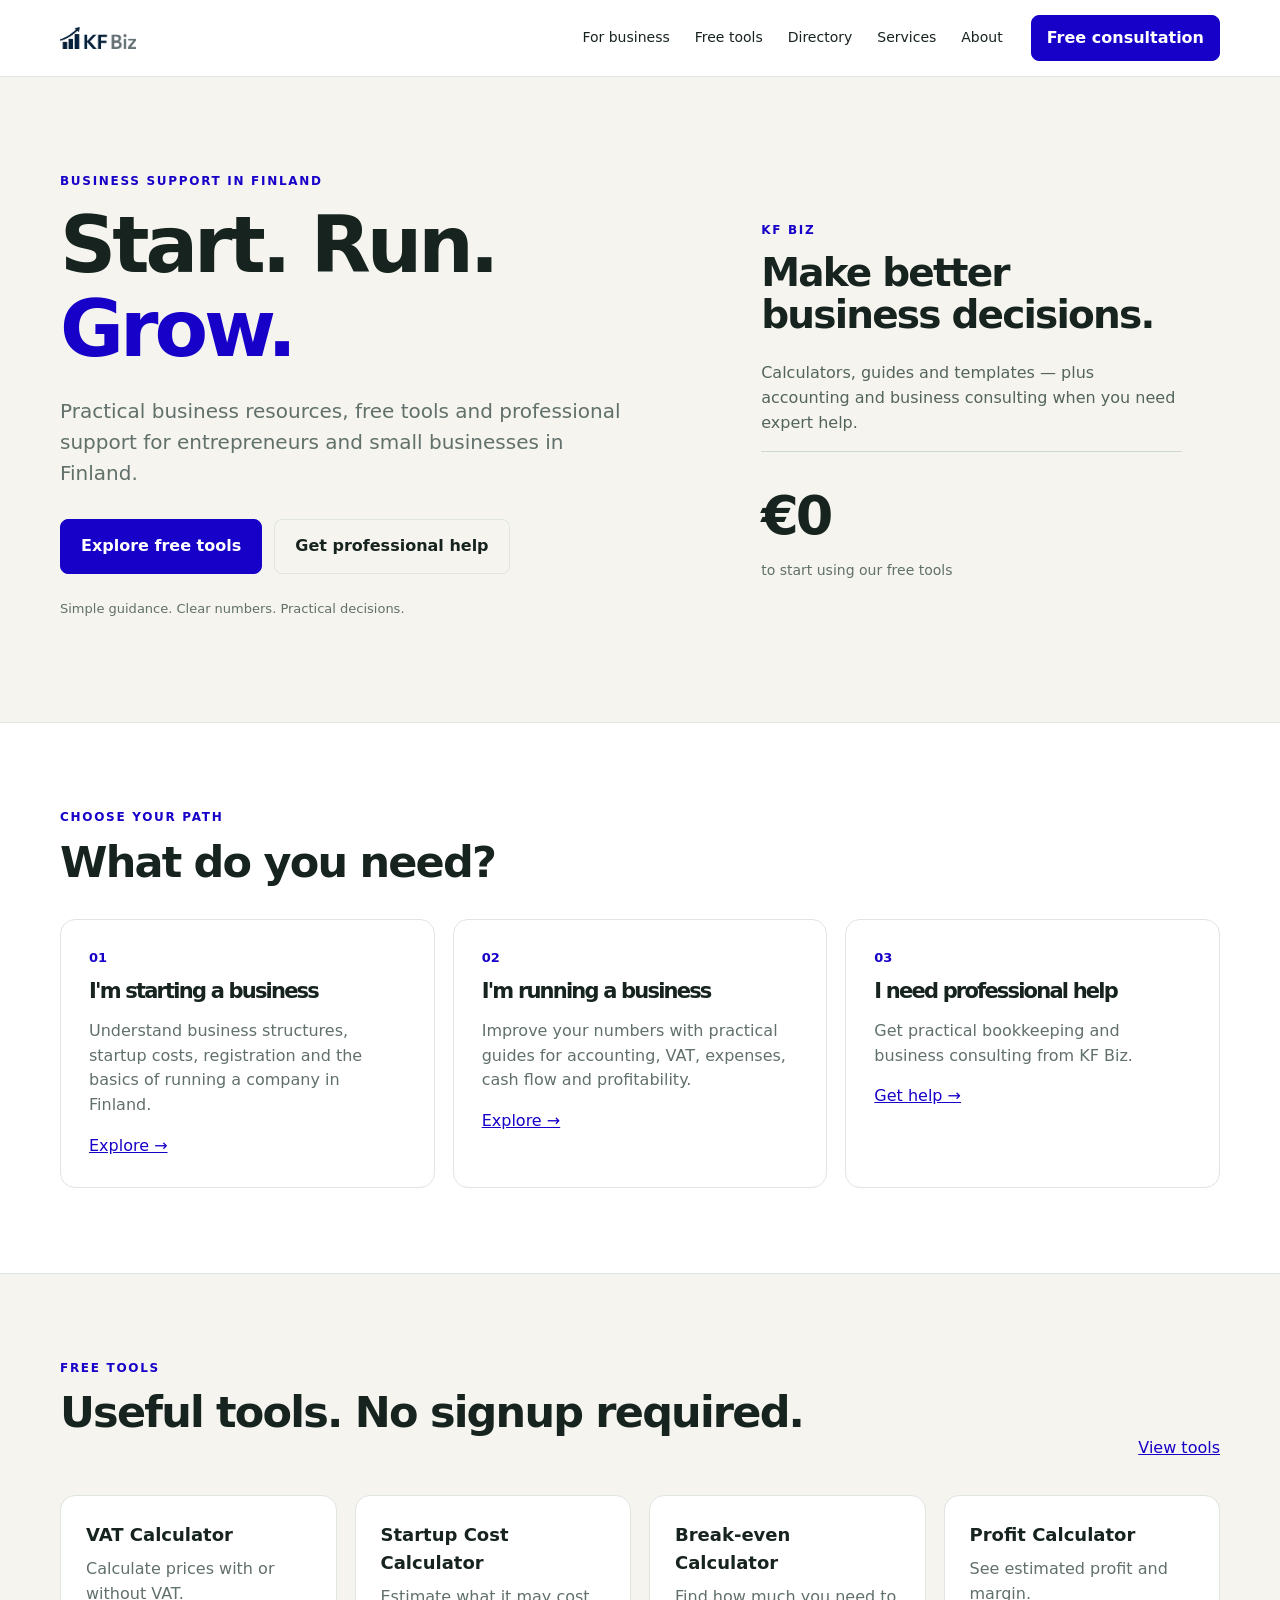
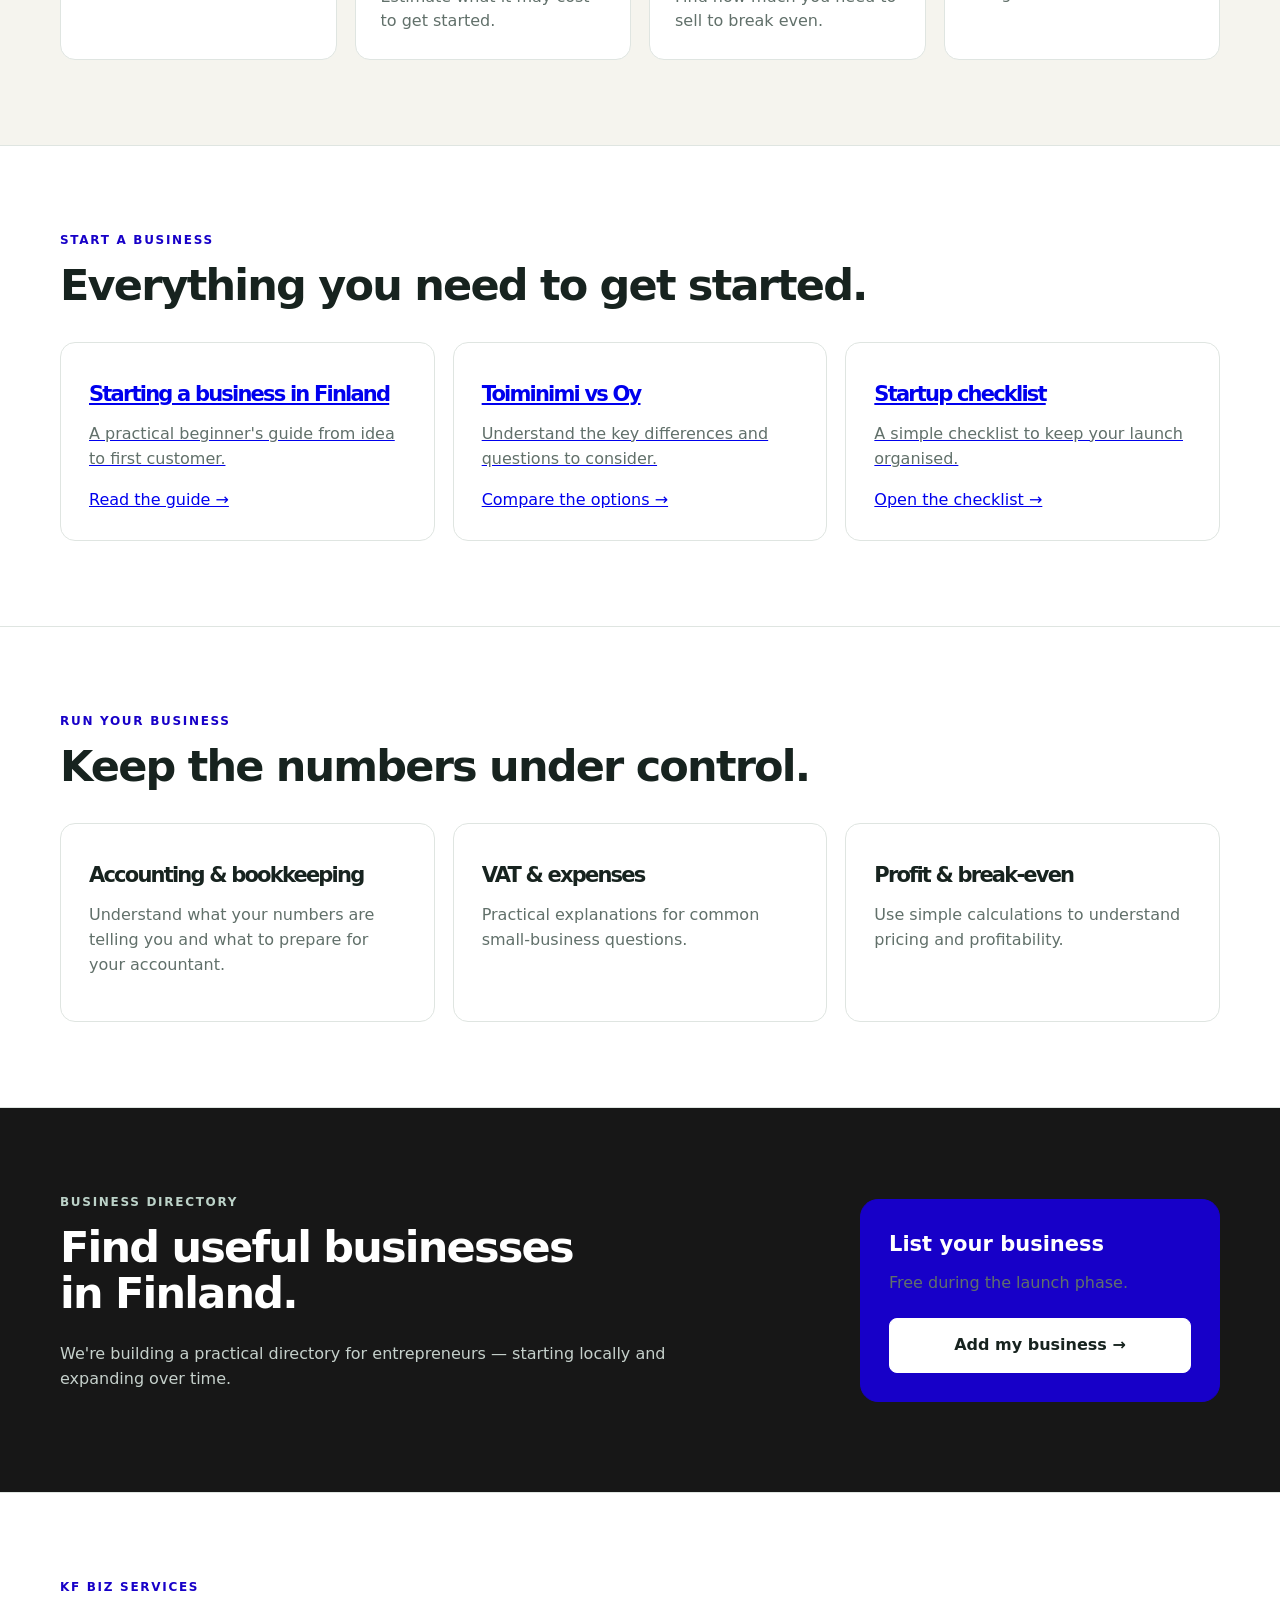
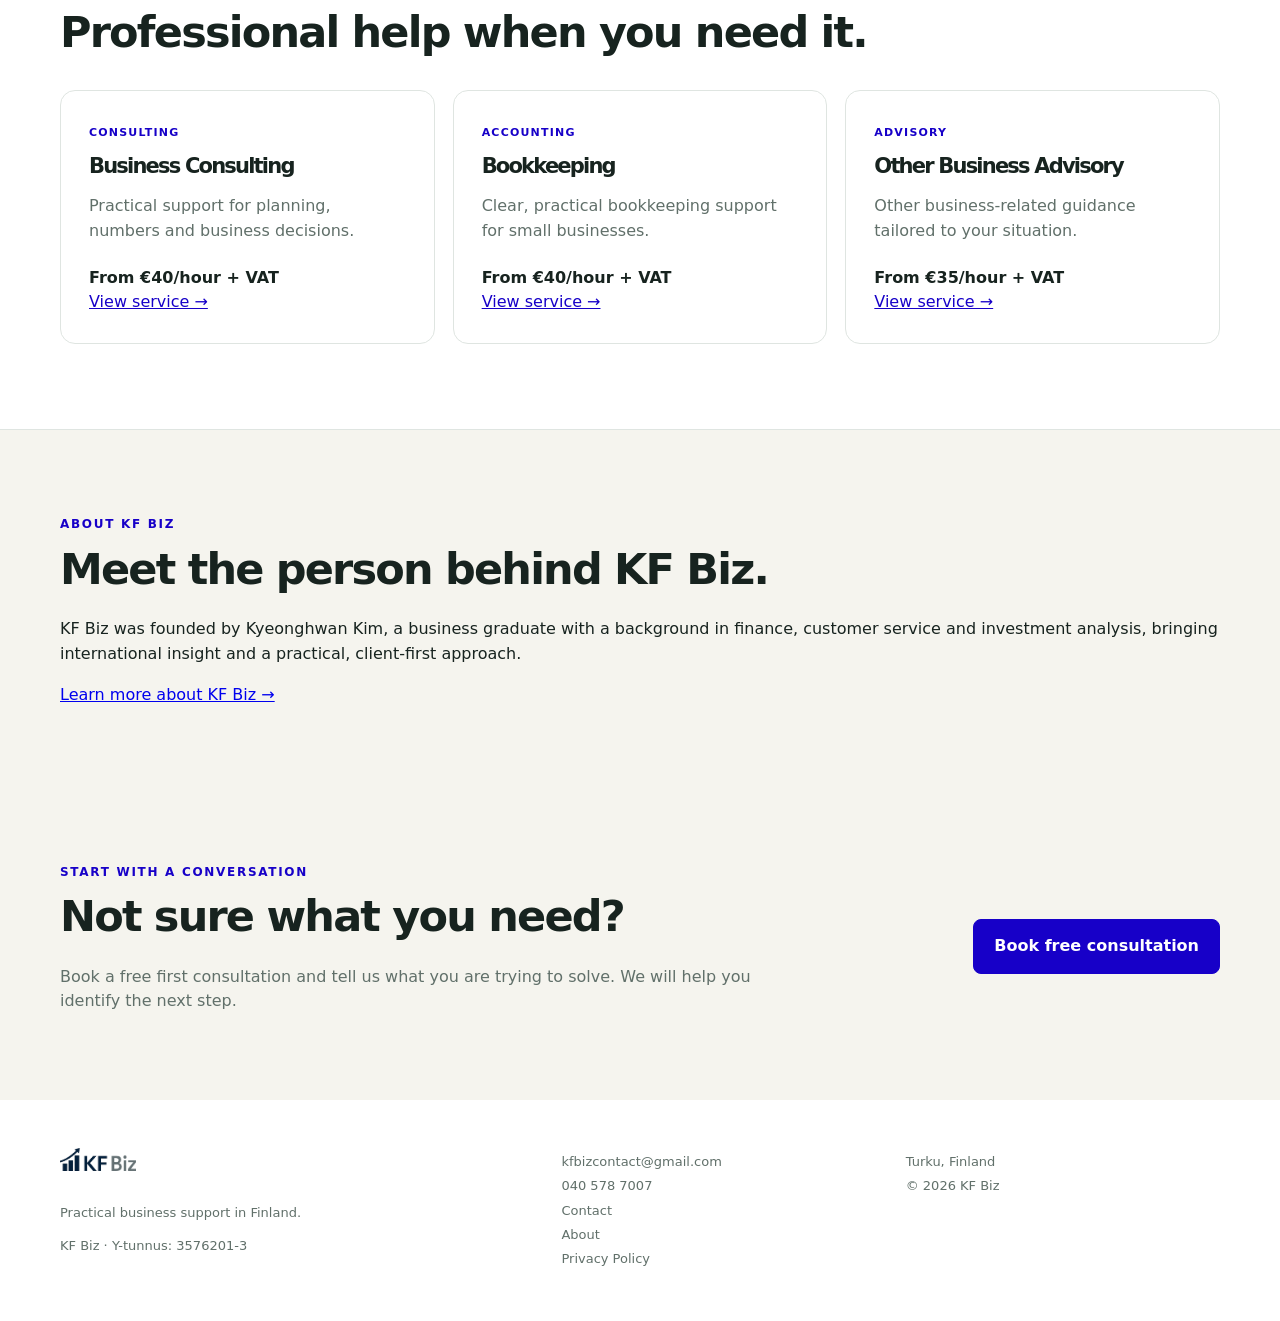
==== index.html @ abe8a127 "Publish startup guides and link start cards" ====
<!doctype html>
<html lang="en">
<head>
<meta charset="utf-8"><meta name="viewport" content="width=device-width,initial-scale=1">
<title>KF Biz — Business resources & support in Finland</title>
<meta name="description" content="Practical business resources, free tools and professional support for entrepreneurs and small businesses in Finland.">
<link rel="stylesheet" href="assets/styles.css">
<link rel="manifest" href="/manifest.webmanifest">
<meta name="theme-color" content="#1f2937">
</head>
<body>
<header class="site-header"><div class="container nav"><a class="brand" href="index.html" aria-label="KF Biz"><img src="assets/images/kf-biz-logo.png" alt="KF Biz"></a><nav><a href="#paths">For business</a><a href="tools/vat-calculator.html">Free tools</a><a href="#directory">Directory</a><a href="#services">Services</a><a href="about.html">About</a></nav><a class="button button-small" href="contact.html">Free consultation</a></div></header>
<main>
<section class="hero"><div class="container hero-grid"><div><p class="eyebrow">Business support in Finland</p><h1>Start. Run.<br><em>Grow.</em></h1><p class="hero-copy">Practical business resources, free tools and professional support for entrepreneurs and small businesses in Finland.</p><div class="hero-actions"><a class="button" href="#tools">Explore free tools</a><a class="button button-outline" href="#services">Get professional help</a></div><p class="trust">Simple guidance. Clear numbers. Practical decisions.</p></div><div class="hero-panel"><div><p class="eyebrow">KF Biz</p><h2>Make better business decisions.</h2><p>Calculators, guides and templates — plus accounting and business consulting when you need expert help.</p></div><div class="hero-stat"><strong>€0</strong><span>to start using our free tools</span></div></div></div></section>
<section class="section" id="paths"><div class="container"><p class="eyebrow">Choose your path</p><h2>What do you need?</h2><div class="cards three"><article class="card"><div class="icon">01</div><h3>I'm starting a business</h3><p>Understand business structures, startup costs, registration and the basics of running a company in Finland.</p><a href="#start">Explore →</a></article><article class="card"><div class="icon">02</div><h3>I'm running a business</h3><p>Improve your numbers with practical guides for accounting, VAT, expenses, cash flow and profitability.</p><a href="#run">Explore →</a></article><article class="card"><div class="icon">03</div><h3>I need professional help</h3><p>Get practical bookkeeping and business consulting from KF Biz.</p><a href="#services">Get help →</a></article></div></div></section>
<section class="section muted" id="tools"><div class="container"><div class="section-head"><div><p class="eyebrow">Free tools</p><h2>Useful tools. No signup required.</h2></div><a href="tools/vat-calculator.html">View tools</a></div><div class="cards four"><a class="tool-card" href="tools/vat-calculator.html"><strong>VAT Calculator</strong><span>Calculate prices with or without VAT.</span></a><a class="tool-card" href="tools/startup-cost-calculator.html"><strong>Startup Cost Calculator</strong><span>Estimate what it may cost to get started.</span></a><a class="tool-card" href="tools/break-even-calculator.html"><strong>Break-even Calculator</strong><span>Find how much you need to sell to break even.</span></a><a class="tool-card" href="tools/profit-calculator.html"><strong>Profit Calculator</strong><span>See estimated profit and margin.</span></a></div></div></section>
<section class="section" id="start"><div class="container"><p class="eyebrow">Start a business</p><h2>Everything you need to get started.</h2><div class="cards three"><a class="card" href="guides/starting-a-business-in-finland.html"><h3>Starting a business in Finland</h3><p>A practical beginner's guide from idea to first customer.</p><span>Read the guide →</span></a><a class="card" href="guides/toiminimi-vs-oy.html"><h3>Toiminimi vs Oy</h3><p>Understand the key differences and questions to consider.</p><span>Compare the options →</span></a><a class="card" href="guides/startup-checklist.html"><h3>Startup checklist</h3><p>A simple checklist to keep your launch organised.</p><span>Open the checklist →</span></a></div></div></section>
<section class="section" id="run"><div class="container"><p class="eyebrow">Run your business</p><h2>Keep the numbers under control.</h2><div class="cards three"><article class="card"><h3>Accounting & bookkeeping</h3><p>Understand what your numbers are telling you and what to prepare for your accountant.</p></article><article class="card"><h3>VAT & expenses</h3><p>Practical explanations for common small-business questions.</p></article><article class="card"><h3>Profit & break-even</h3><p>Use simple calculations to understand pricing and profitability.</p></article></div></div></section>
<section class="section dark" id="directory"><div class="container"><div class="directory-grid"><div><p class="eyebrow light">Business directory</p><h2>Find useful businesses in Finland.</h2><p>We're building a practical directory for entrepreneurs — starting locally and expanding over time.</p></div><div class="directory-card"><strong>List your business</strong><span>Free during the launch phase.</span><a class="button button-light" href="mailto:kfbizcontact@gmail.com?subject=Business%20Directory%20Listing">Add my business →</a></div></div></div></section>
<section class="section" id="services"><div class="container"><p class="eyebrow">KF Biz services</p><h2>Professional help when you need it.</h2><div class="cards three"><article class="card service"><span class="tag">Consulting</span><h3>Business Consulting</h3><p>Practical support for planning, numbers and business decisions.</p><strong>From €40/hour + VAT</strong><a href="services/business-consulting.html">View service →</a></article><article class="card service"><span class="tag">Accounting</span><h3>Bookkeeping</h3><p>Clear, practical bookkeeping support for small businesses.</p><strong>From €40/hour + VAT</strong><a href="services/bookkeeping.html">View service →</a></article><article class="card service"><span class="tag">Advisory</span><h3>Other Business Advisory</h3><p>Other business-related guidance tailored to your situation.</p><strong>From €35/hour + VAT</strong><a href="services/business-advisory.html">View service →</a></article></div></div></section>
<section class="section muted"><div class="container founder-preview"><div><p class="eyebrow">About KF Biz</p><h2>Meet the person behind KF Biz.</h2><p>KF Biz was founded by Kyeonghwan Kim, a business graduate with a background in finance, customer service and investment analysis, bringing international insight and a practical, client-first approach.</p><a href="about.html">Learn more about KF Biz →</a></div></div></section>
<section class="cta-section" id="contact"><div class="container cta"><div><p class="eyebrow">Start with a conversation</p><h2>Not sure what you need?</h2><p>Book a free first consultation and tell us what you are trying to solve. We will help you identify the next step.</p></div><a class="button" href="contact.html">Book free consultation</a></div></section>
</main>
<footer><div class="container footer"><div><a class="brand" href="index.html" aria-label="KF Biz"><img src="assets/images/kf-biz-logo.png" alt="KF Biz"></a><p>Practical business support in Finland.</p><span class="business-id">KF Biz · Y-tunnus: 3576201-3</span></div><div><a href="mailto:kfbizcontact@gmail.com">kfbizcontact@gmail.com</a><a href="tel:+358405787007">040 578 7007</a><a href="contact.html">Contact</a><a href="about.html">About</a><a href="privacy.html">Privacy Policy</a></div><div><span>Turku, Finland</span><span>© 2026 KF Biz</span></div></div></footer>
<script>
if ("serviceWorker" in navigator) {
  window.addEventListener("load", () => {
    navigator.serviceWorker.register("/sw.js")
      .then((registration) => console.log("KF Biz service worker registered:", registration.scope))
      .catch((error) => console.error("KF Biz service worker registration failed:", error));
  });
}
</script>
</body></html>
---- assets/styles.css ----
:root{--ink:#17231f;--muted:#61706a;--paper:#fff;--cream:#f5f4ee;--accent:#1700c8;--accent2:#f5f3ed;--line:#dfe5e1;--dark:#171717}*{box-sizing:border-box}html{scroll-behavior:smooth}body{margin:0;font-family:Inter,ui-sans-serif,system-ui,-apple-system,BlinkMacSystemFont,"Segoe UI",sans-serif;color:var(--ink);background:var(--paper);line-height:1.55}.container{width:min(1160px,calc(100% - 40px));margin:auto}.site-header{position:sticky;top:0;z-index:10;background:rgba(255,255,255,.94);backdrop-filter:blur(12px);border-bottom:1px solid var(--line)}.nav{height:76px;display:flex;align-items:center;gap:28px}.brand{font-size:24px;font-weight:850;letter-spacing:-1.2px;color:var(--ink);text-decoration:none;margin-right:auto}.brand span{color:var(--accent)}nav{display:flex;gap:25px}nav a{font-size:14px;color:var(--ink);text-decoration:none}.button{display:inline-flex;align-items:center;justify-content:center;background:var(--accent);color:white;text-decoration:none;font-weight:750;border-radius:8px;padding:14px 20px;border:1px solid var(--accent)}.button-small{padding:10px 15px}.button-outline{background:transparent;color:var(--ink);border-color:var(--line)}.button-light{background:#fff;color:var(--ink);border-color:#fff}.hero{background:var(--cream)}.hero-grid{display:grid;grid-template-columns:1.08fr .92fr;gap:80px;padding:95px 0 90px;align-items:center}.eyebrow{font-size:12px;text-transform:uppercase;letter-spacing:1.7px;font-weight:850;color:var(--accent);margin:0 0 12px}.light{color:#bcd2c8}h1,h2,h3{line-height:1.08;letter-spacing:-1.8px}h1{font-size:78px;margin:0 0 25px;letter-spacing:-4px}h1 em{font-style:normal;color:var(--accent)}h2{font-size:43px;margin:0 0 25px}h3{font-size:21px;margin:12px 0}.hero-copy{font-size:20px;color:var(--muted);max-width:660px}.hero-actions{display:flex;gap:12px;margin-top:30px}.trust{font-size:13px;color:var(--muted);margin-top:25px}.hero-panel{background:var(--cream);border-radius:24px;padding:38px;min-height:410px;display:flex;flex-direction:column;justify-content:space-between}.hero-panel h2{font-size:39px}.hero-panel p:not(.eyebrow){color:#53645d}.hero-stat{border-top:1px solid rgba(31,91,76,.18);padding-top:22px}.hero-stat strong{font-size:54px;letter-spacing:-3px;display:block}.hero-stat span{color:var(--muted);font-size:14px}.section{padding:85px 0;border-top:1px solid var(--line)}.muted{background:var(--cream)}.section-head{display:flex;align-items:end;justify-content:space-between}.section-head>a,.card>a,.tool-card{color:var(--accent)}.cards{display:grid;gap:18px;margin-top:34px}.three{grid-template-columns:repeat(3,1fr)}.four{grid-template-columns:repeat(4,1fr)}.card{border:1px solid var(--line);border-radius:15px;padding:28px;background:#fff}.card p,.tool-card span,.directory-card span{color:var(--muted)}.icon{font-weight:850;color:var(--accent);font-size:13px}.tool-card{background:#fff;border:1px solid var(--line);border-radius:15px;padding:25px;text-decoration:none;display:flex;flex-direction:column;gap:8px;min-height:145px}.tool-card strong{font-size:18px;color:var(--ink)}.dark{background:var(--dark);color:#fff}.directory-grid{display:grid;grid-template-columns:1fr 360px;gap:50px;align-items:center}.directory-grid h2{max-width:560px}.directory-grid p:not(.eyebrow){color:#c5d0cb;max-width:620px}.directory-card{background:var(--accent);border:1px solid var(--accent);border-radius:18px;padding:28px;display:flex;flex-direction:column;gap:10px}.directory-card strong{font-size:21px}.directory-card .button{margin-top:12px}.tag{font-size:11px;text-transform:uppercase;letter-spacing:1.2px;color:var(--accent);font-weight:850}.service strong{display:block;margin-top:22px}.cta-section{background:var(--cream);padding:70px 0}.cta{display:flex;align-items:center;justify-content:space-between;gap:40px}.cta p:not(.eyebrow){color:var(--muted);max-width:700px}.footer{padding:48px 0;display:grid;grid-template-columns:1.5fr 1fr 1fr;gap:30px;color:var(--muted);font-size:13px}.footer .brand{display:block;color:var(--ink);font-size:22px}.footer a:not(.brand),.footer span{display:block;color:var(--muted);text-decoration:none;margin:4px 0}@media(max-width:900px){nav{display:none}.hero-grid{grid-template-columns:1fr;gap:45px}.three,.four{grid-template-columns:1fr 1fr}.directory-grid{grid-template-columns:1fr}.cta{display:block}.cta .button{margin-top:18px}.footer{grid-template-columns:1fr 1fr}}@media(max-width:560px){.container{width:min(100% - 28px,1160px)}h1{font-size:56px}.hero-grid{padding:65px 0}.three,.four{grid-template-columns:1fr}.hero-actions{flex-direction:column;align-items:stretch}.nav .button{display:none}.section{padding:65px 0}.section-head{display:block}.footer{grid-template-columns:1fr}}

/* KF Biz official logo */
.brand{display:inline-flex;align-items:center;margin-right:auto;width:76px;height:42px}
.brand img{display:block;width:76px;height:auto;max-height:42px;object-fit:contain;object-position:left center}
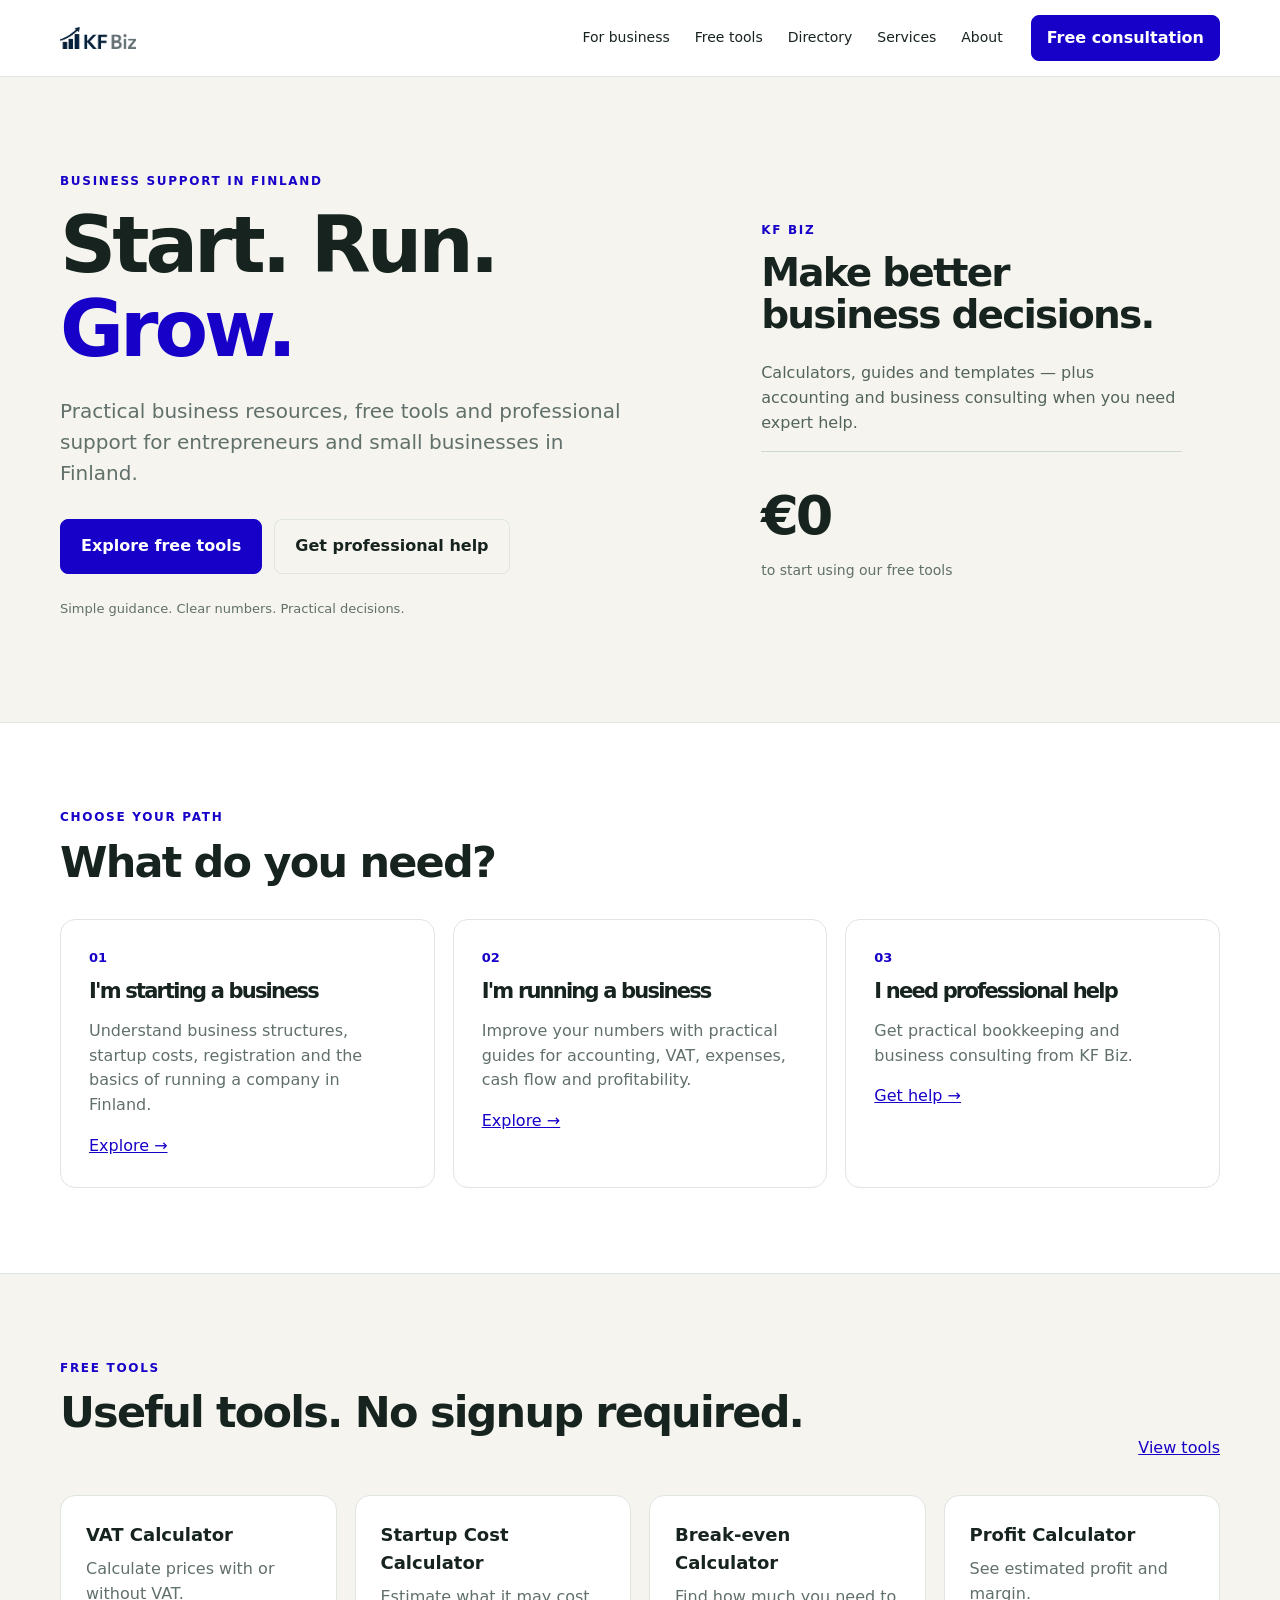
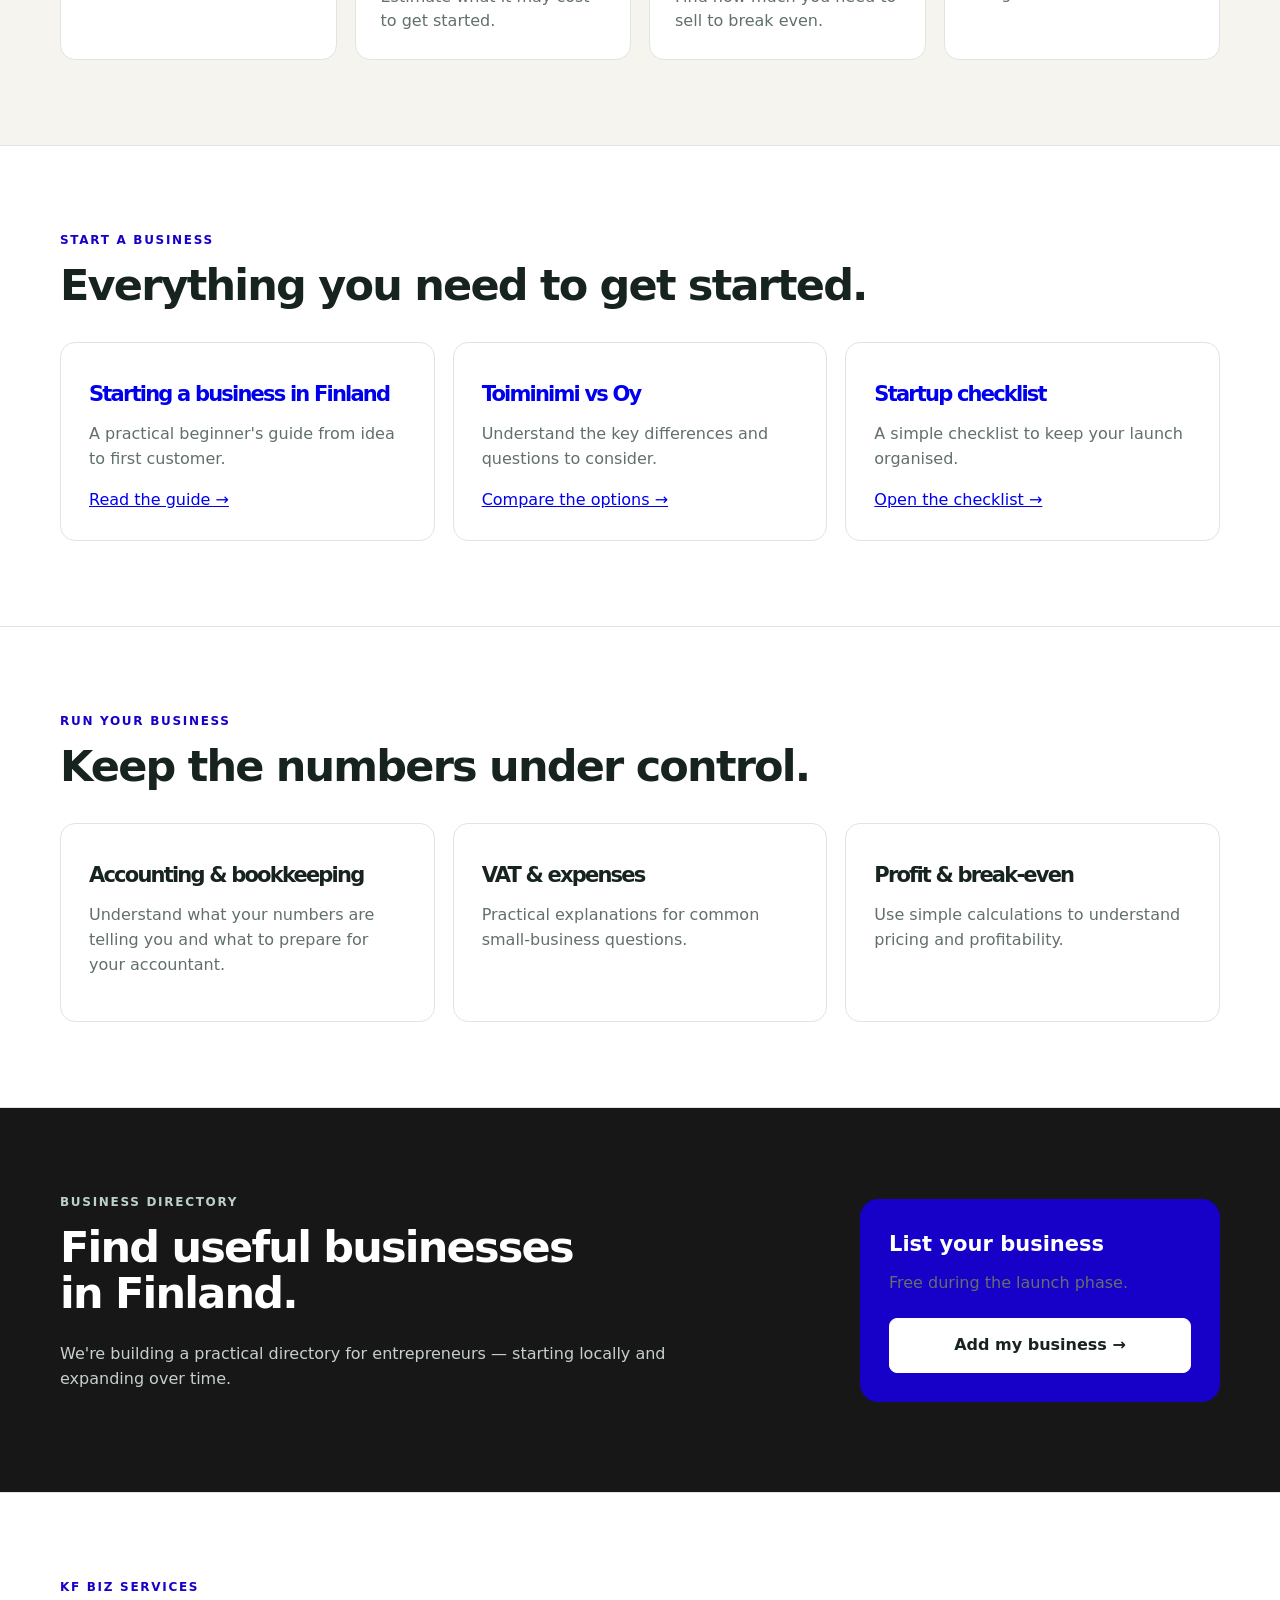
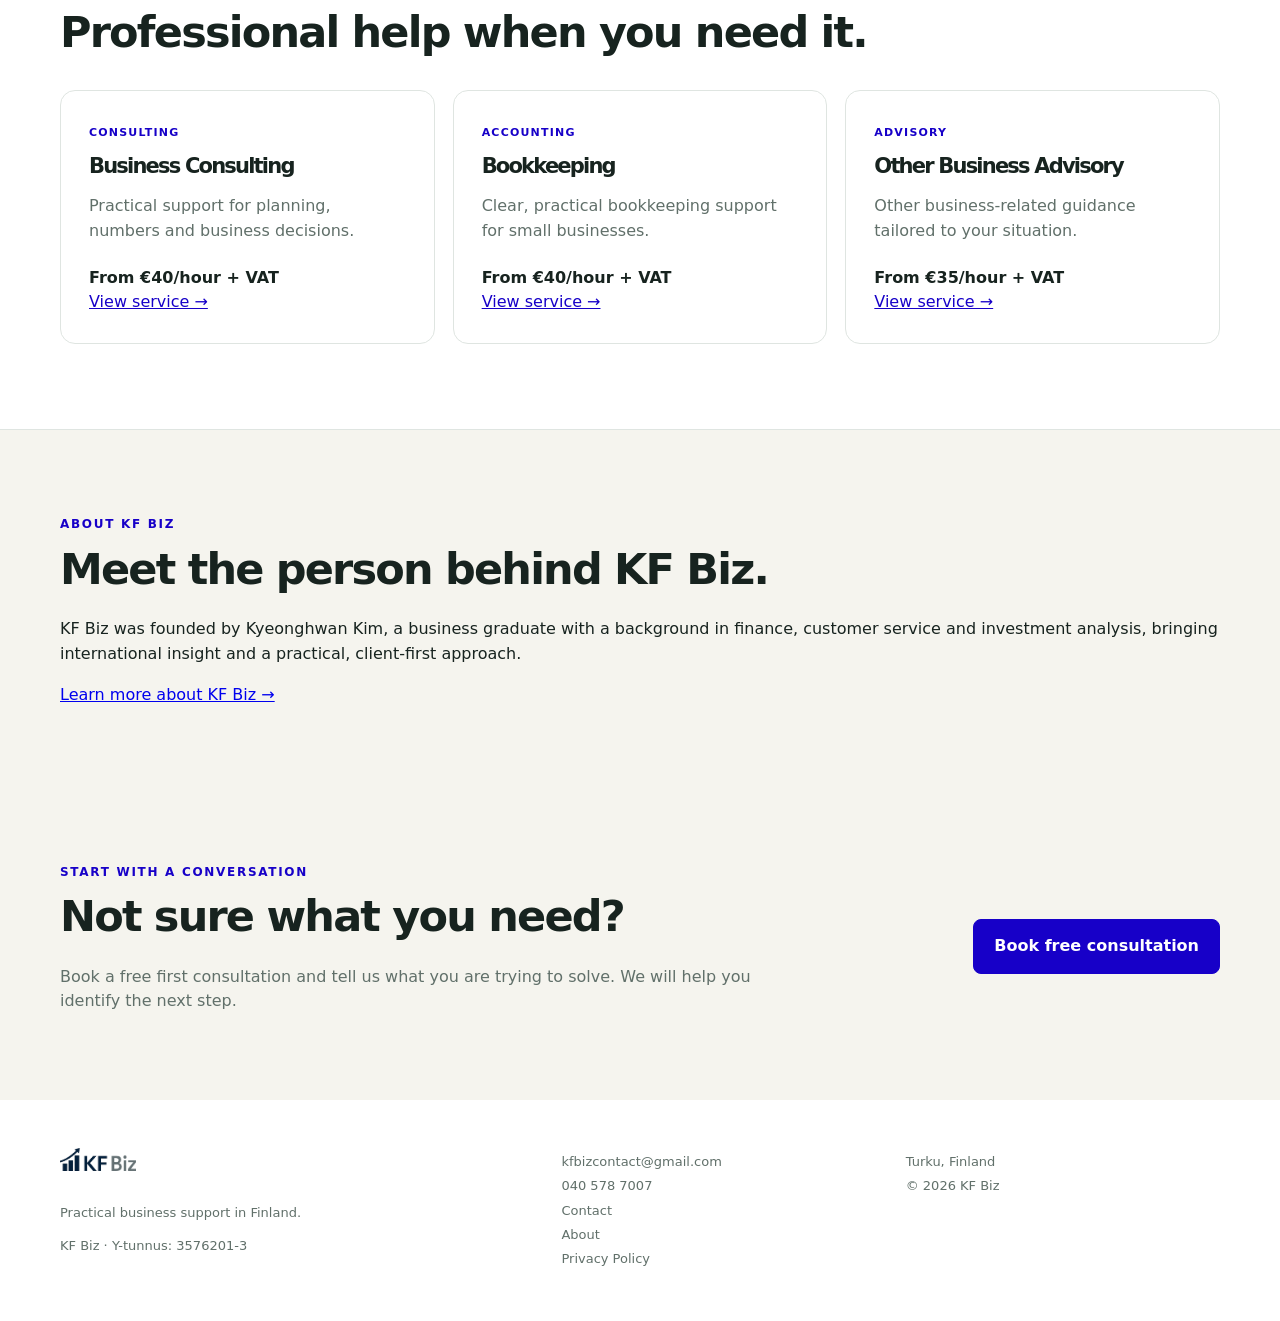
==== commit 0da9337f: "Remove card text underlines in Start a business section" ====
--- a/index.html
+++ b/index.html
@@ -7,6 +7,12 @@
 <link rel="stylesheet" href="assets/styles.css">
 <link rel="manifest" href="/manifest.webmanifest">
 <meta name="theme-color" content="#1f2937">
+<style>
+#start .card { text-decoration: none; }
+#start .card h3,
+#start .card p { text-decoration: none; }
+#start .card > span { text-decoration: underline; }
+</style>
 </head>
 <body>
 <header class="site-header"><div class="container nav"><a class="brand" href="index.html" aria-label="KF Biz"><img src="assets/images/kf-biz-logo.png" alt="KF Biz"></a><nav><a href="#paths">For business</a><a href="tools/vat-calculator.html">Free tools</a><a href="#directory">Directory</a><a href="#services">Services</a><a href="about.html">About</a></nav><a class="button button-small" href="contact.html">Free consultation</a></div></header>
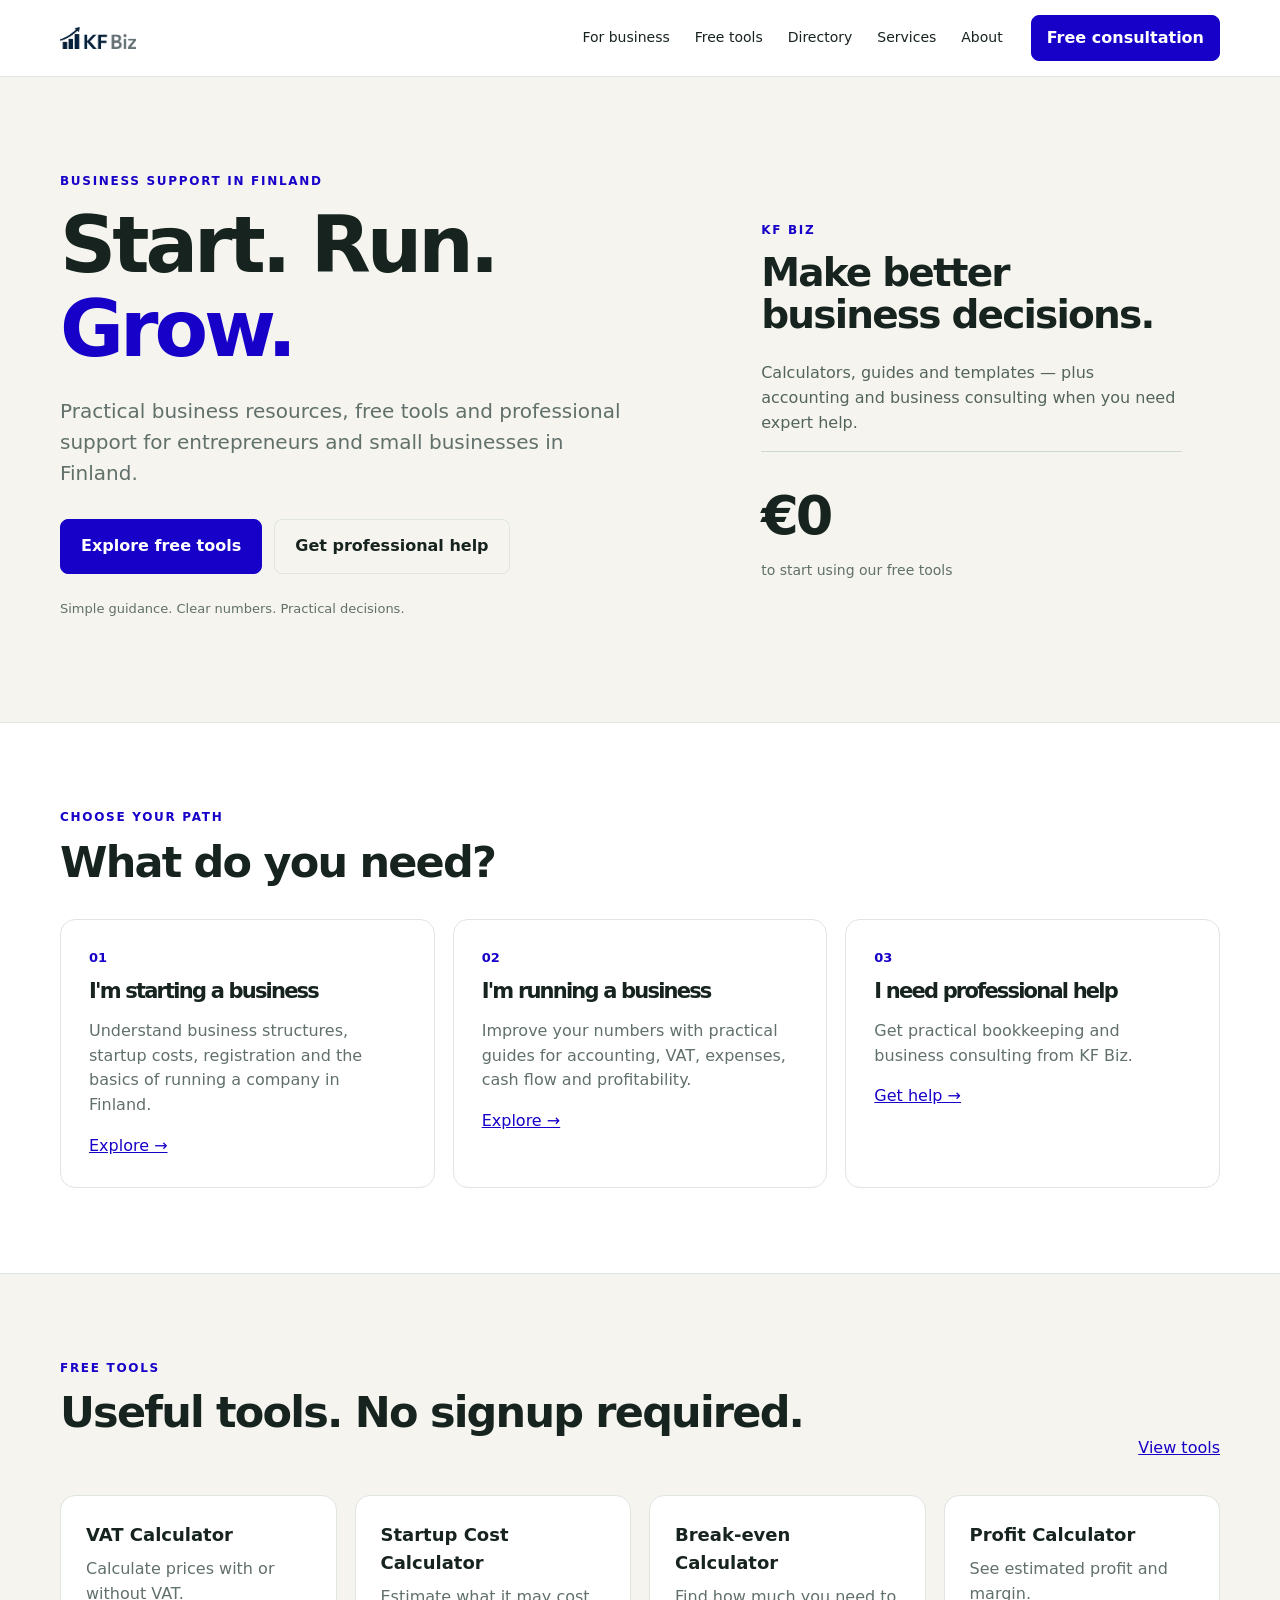
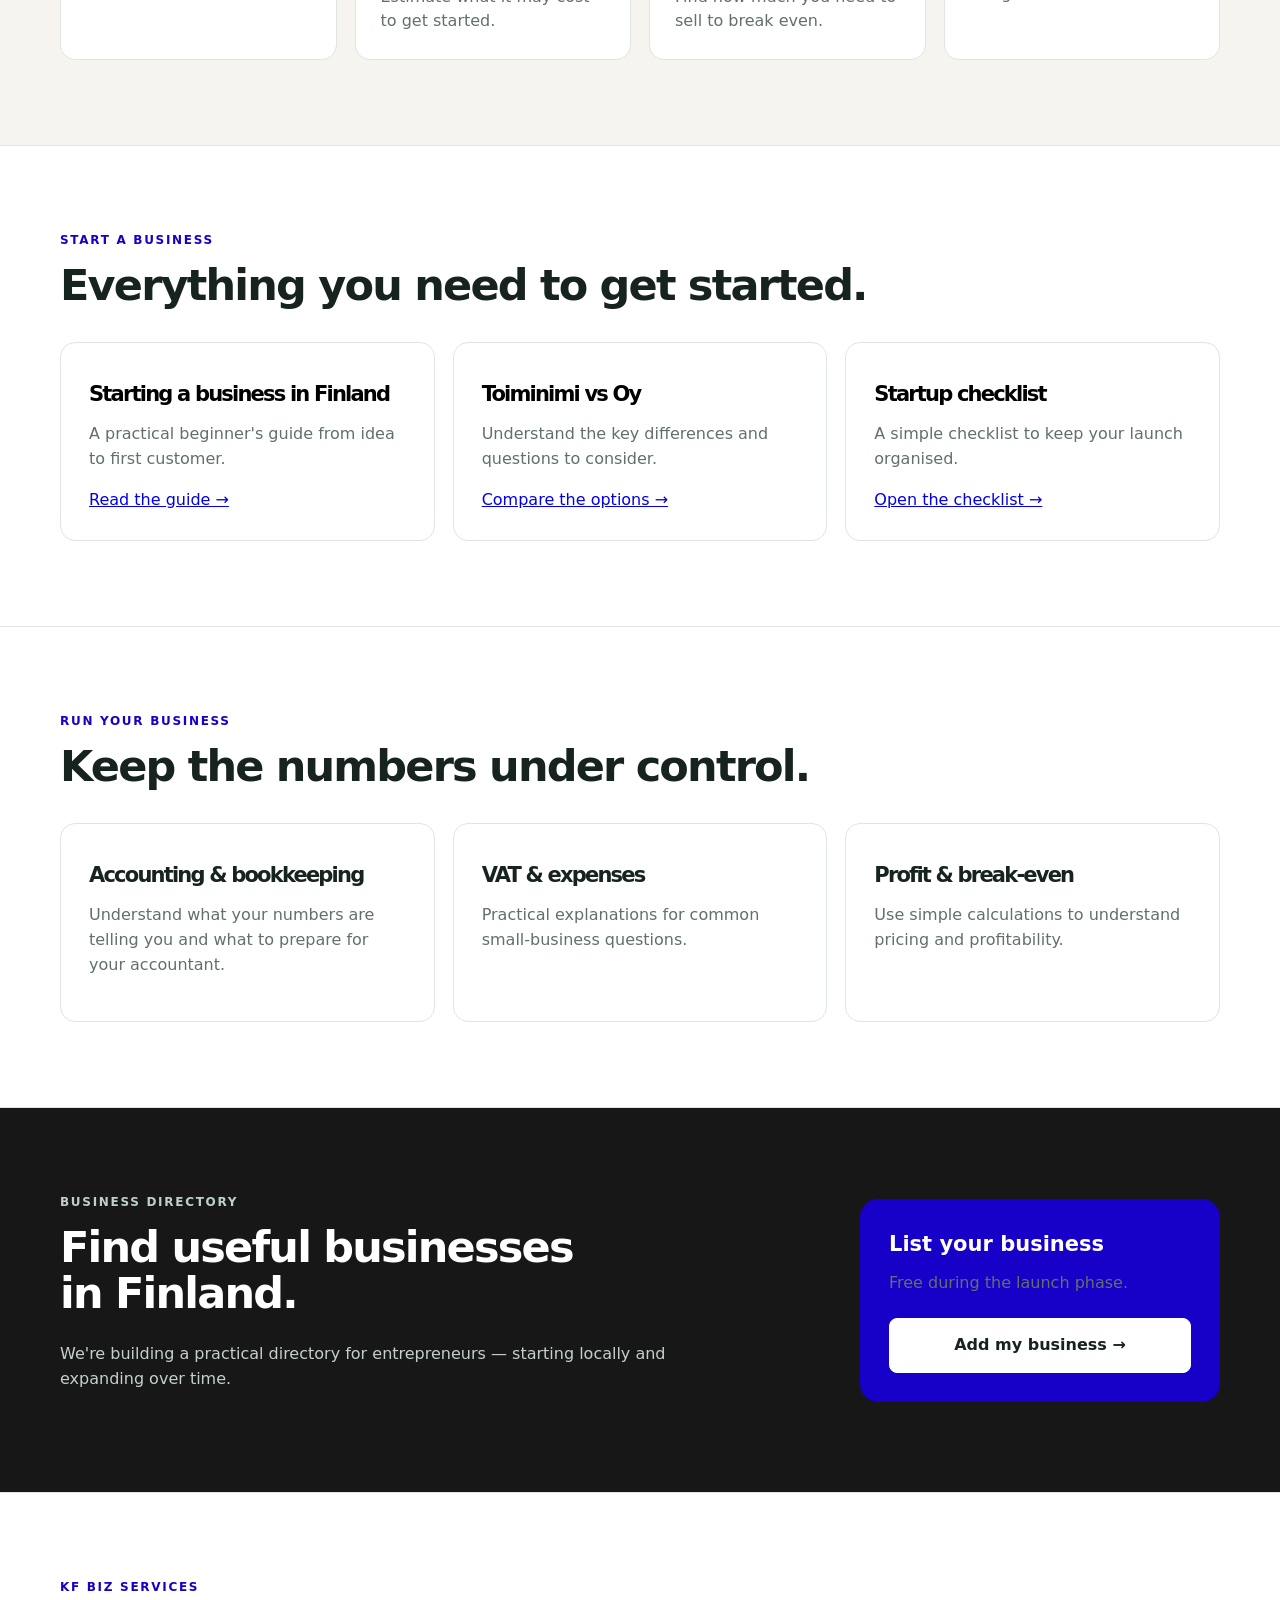
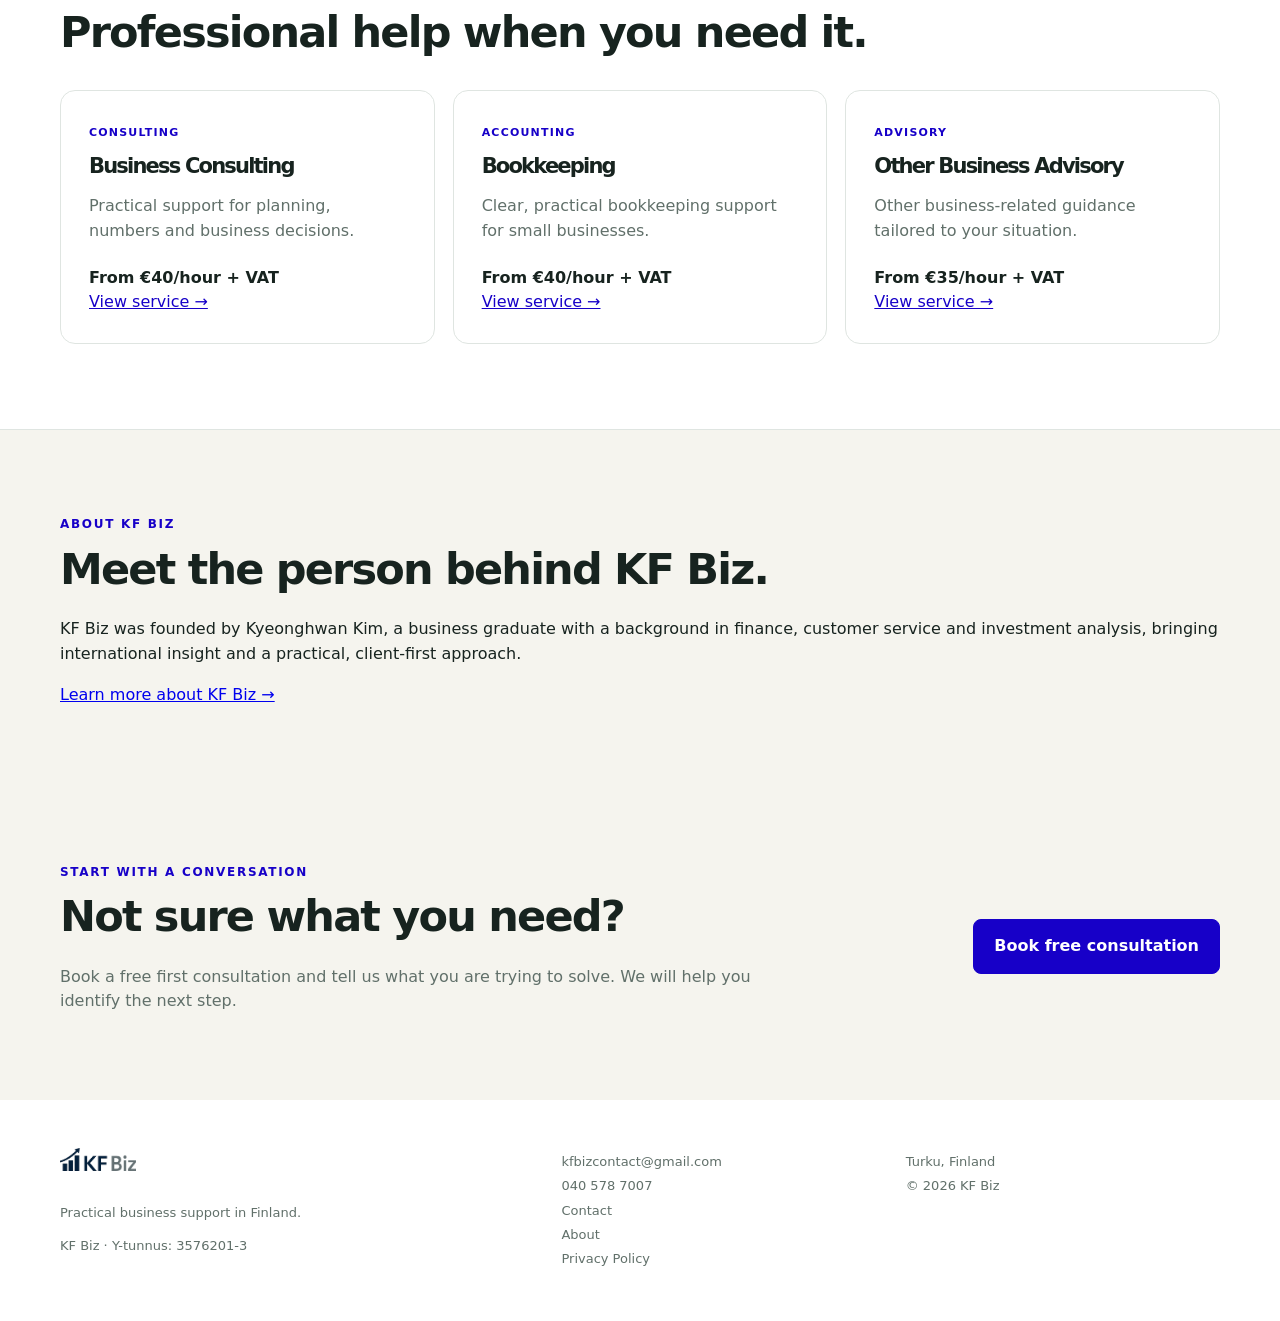
==== commit 8e7cb2f4: "Set Start a business card titles to black" ====
--- a/index.html
+++ b/index.html
@@ -11,6 +11,7 @@
 #start .card { text-decoration: none; }
 #start .card h3,
 #start .card p { text-decoration: none; }
+#start .card h3 { color: #000; }
 #start .card > span { text-decoration: underline; }
 </style>
 </head>
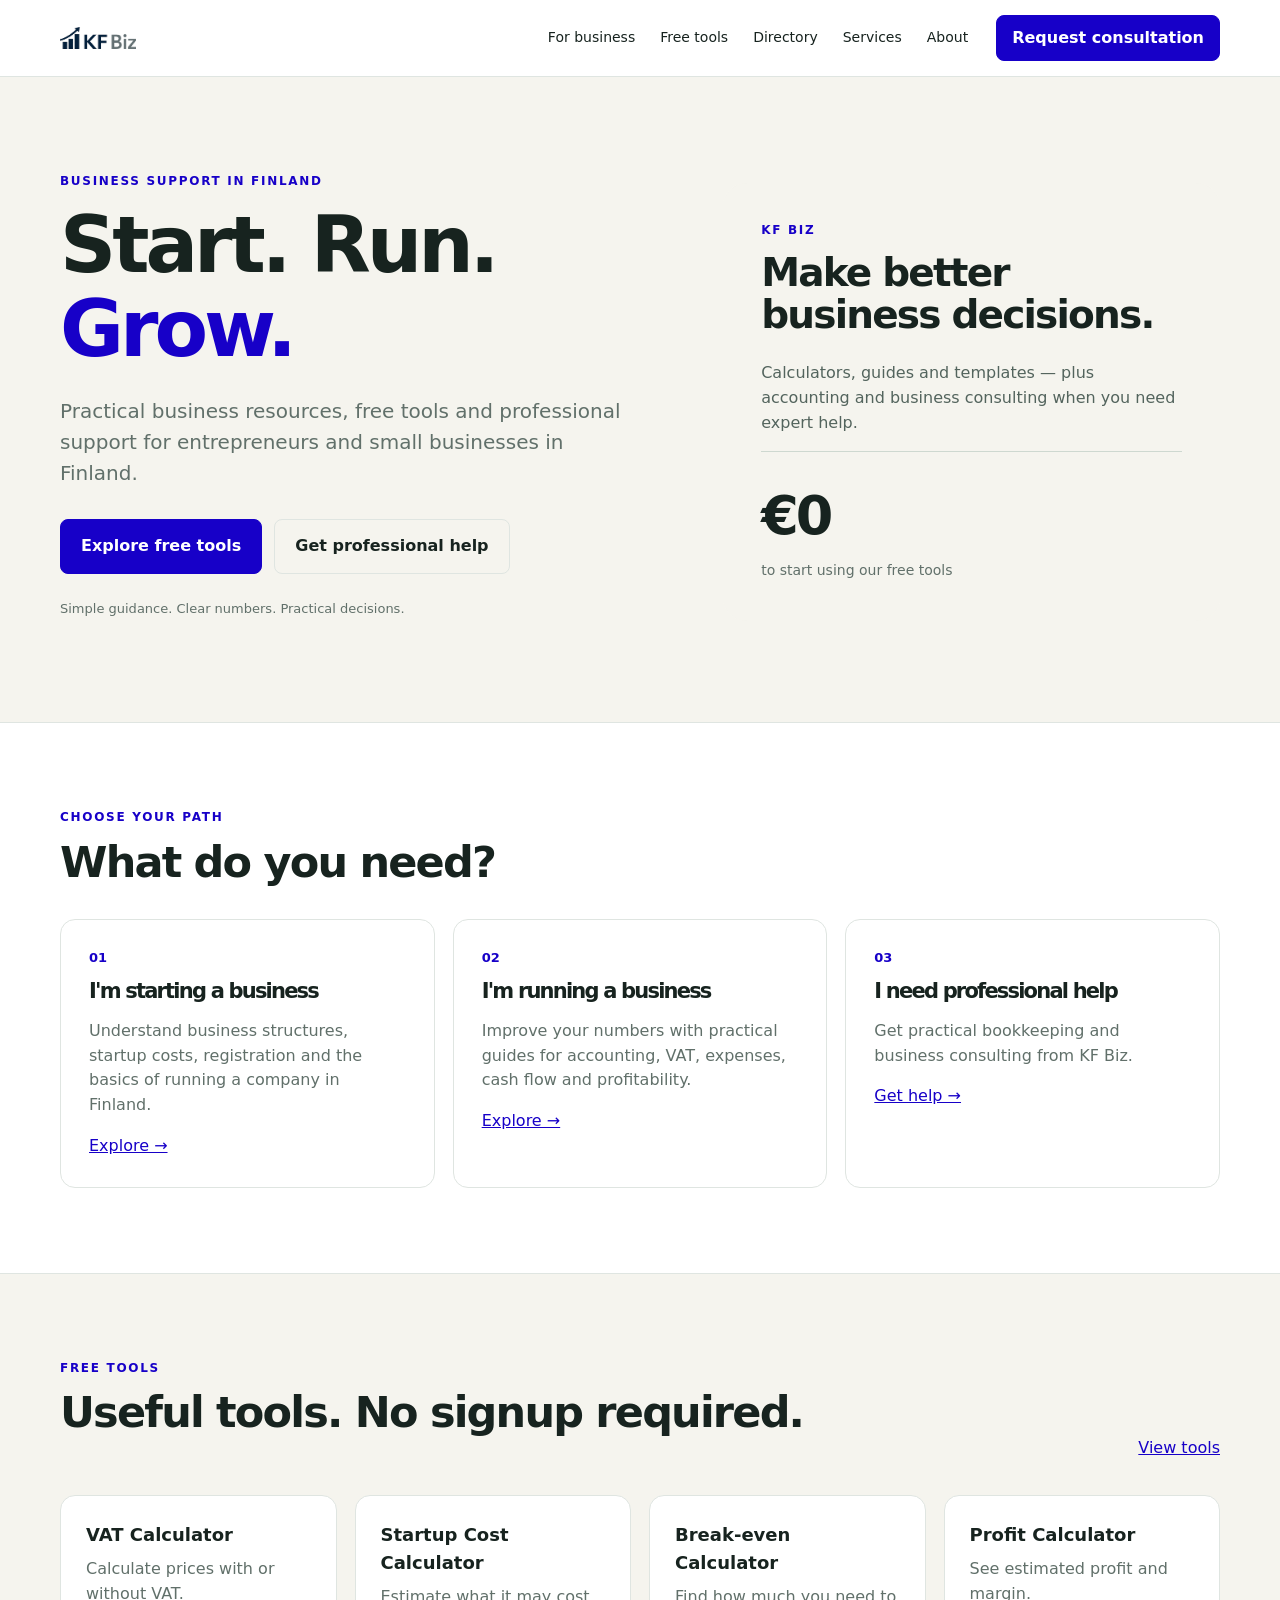
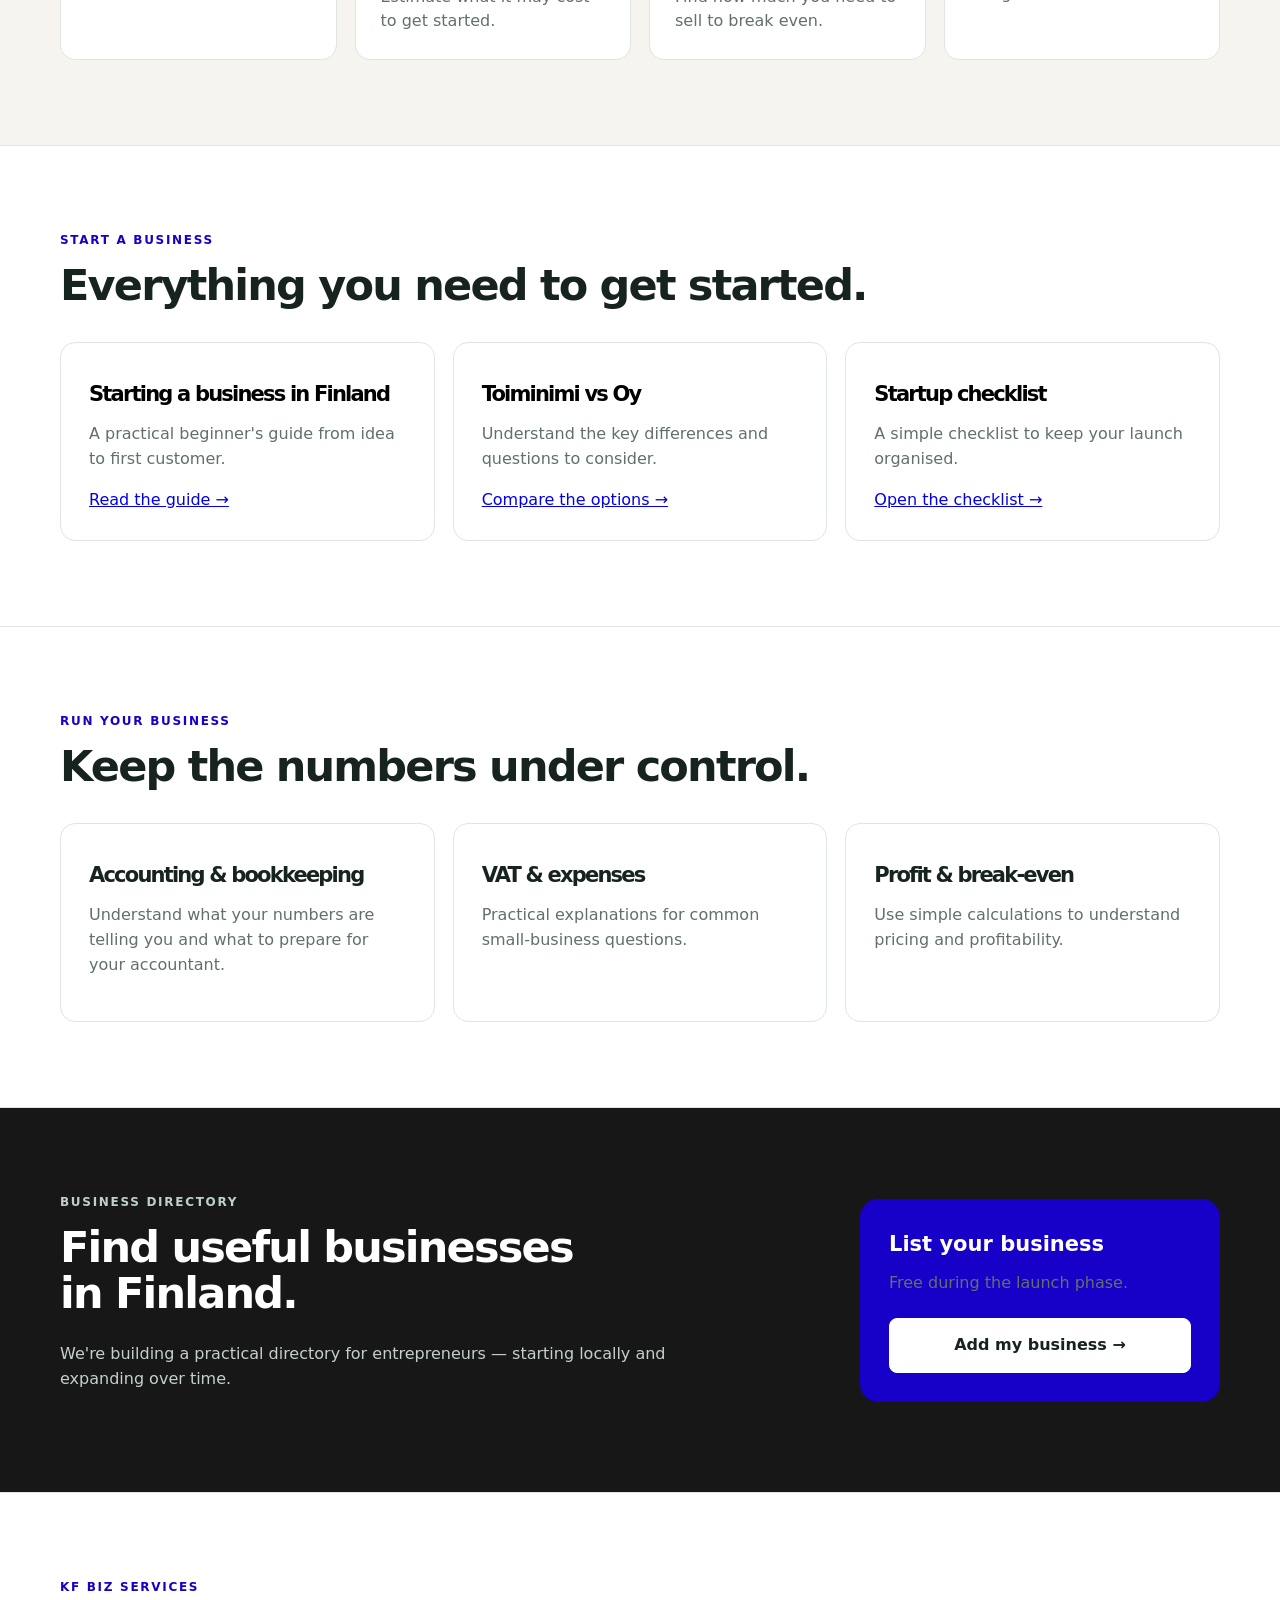
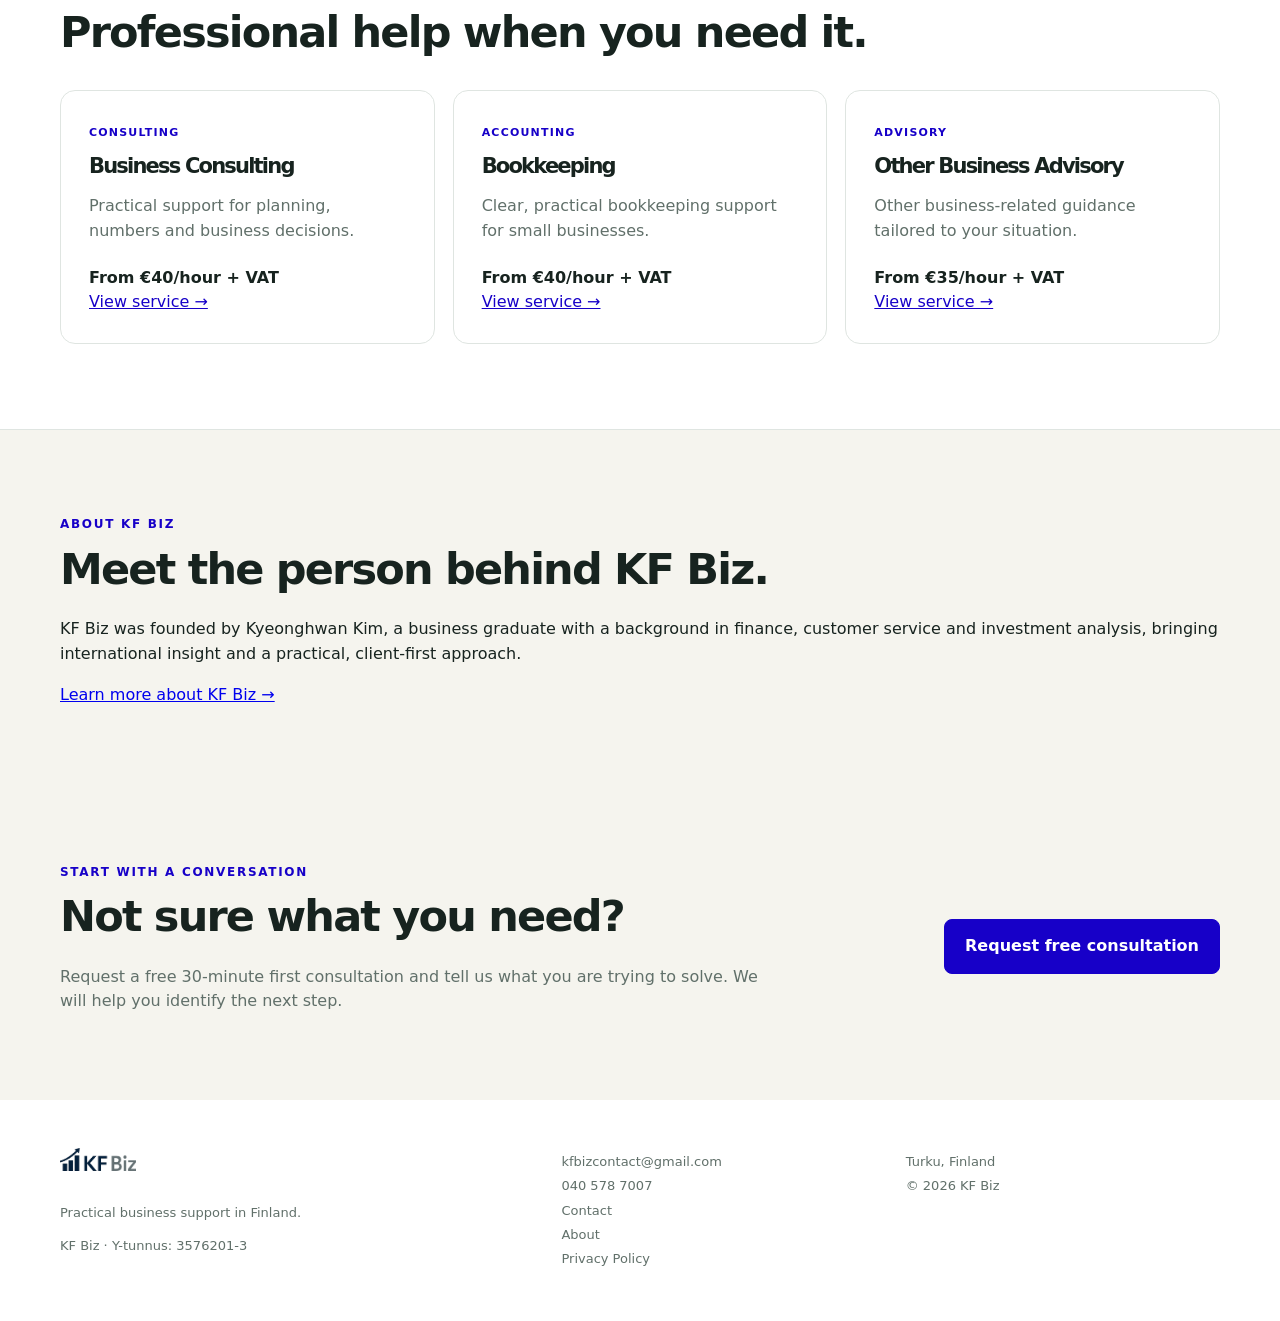
==== commit f85520dc: "Clarify free consultation request wording" ====
--- a/index.html
+++ b/index.html
@@ -13,20 +13,96 @@
 #start .card p { text-decoration: none; }
 #start .card h3 { color: #000; }
 #start .card > span { text-decoration: underline; }
+
+.mobile-menu-toggle {
+  display: none;
+  background: transparent;
+  border: 0;
+  padding: 8px;
+  cursor: pointer;
+  color: inherit;
+}
+.mobile-menu-toggle span {
+  display: block;
+  width: 24px;
+  height: 2px;
+  margin: 5px 0;
+  background: currentColor;
+  transition: transform .2s ease, opacity .2s ease;
+}
+.mobile-menu {
+  display: none;
+}
+
+@media (max-width: 768px) {
+  .site-header .nav {
+    position: relative;
+  }
+  .site-header .nav > nav,
+  .site-header .nav > .button-small {
+    display: none;
+  }
+  .mobile-menu-toggle {
+    display: block;
+    margin-left: auto;
+  }
+  .mobile-menu {
+    position: absolute;
+    top: 100%;
+    left: 16px;
+    right: 16px;
+    z-index: 1000;
+    background: #fff;
+    border: 1px solid #e5e7eb;
+    border-radius: 12px;
+    box-shadow: 0 12px 30px rgba(0,0,0,.12);
+    padding: 8px;
+  }
+  .mobile-menu.is-open {
+    display: flex;
+    flex-direction: column;
+  }
+  .mobile-menu a {
+    display: block;
+    padding: 14px 12px;
+    color: #111827;
+    text-decoration: none;
+    border-radius: 8px;
+  }
+  .mobile-menu a:hover,
+  .mobile-menu a:focus {
+    background: #f3f4f6;
+  }
+  .mobile-menu .mobile-consultation {
+    margin-top: 4px;
+    background: #111827;
+    color: #fff;
+    text-align: center;
+  }
+  .mobile-menu-toggle.is-open span:nth-child(1) {
+    transform: translateY(7px) rotate(45deg);
+  }
+  .mobile-menu-toggle.is-open span:nth-child(2) {
+    opacity: 0;
+  }
+  .mobile-menu-toggle.is-open span:nth-child(3) {
+    transform: translateY(-7px) rotate(-45deg);
+  }
+}
 </style>
 </head>
 <body>
-<header class="site-header"><div class="container nav"><a class="brand" href="index.html" aria-label="KF Biz"><img src="assets/images/kf-biz-logo.png" alt="KF Biz"></a><nav><a href="#paths">For business</a><a href="tools/vat-calculator.html">Free tools</a><a href="#directory">Directory</a><a href="#services">Services</a><a href="about.html">About</a></nav><a class="button button-small" href="contact.html">Free consultation</a></div></header>
+<header class="site-header"><div class="container nav"><a class="brand" href="index.html" aria-label="KF Biz"><img src="assets/images/kf-biz-logo.png" alt="KF Biz"></a><nav><a href="#paths">For business</a><a href="#tools">Free tools</a><a href="#directory">Directory</a><a href="#services">Services</a><a href="about.html">About</a></nav><a class="button button-small" href="contact.html">Request consultation</a><button class="mobile-menu-toggle" type="button" aria-label="Open menu" aria-expanded="false" aria-controls="mobile-menu"><span></span><span></span><span></span></button><div class="mobile-menu" id="mobile-menu"><a href="#paths">For business</a><a href="#tools">Free tools</a><a href="#directory">Directory</a><a href="#services">Services</a><a href="about.html">About</a><a class="mobile-consultation" href="contact.html">Free consultation</a></div></div></header>
 <main>
 <section class="hero"><div class="container hero-grid"><div><p class="eyebrow">Business support in Finland</p><h1>Start. Run.<br><em>Grow.</em></h1><p class="hero-copy">Practical business resources, free tools and professional support for entrepreneurs and small businesses in Finland.</p><div class="hero-actions"><a class="button" href="#tools">Explore free tools</a><a class="button button-outline" href="#services">Get professional help</a></div><p class="trust">Simple guidance. Clear numbers. Practical decisions.</p></div><div class="hero-panel"><div><p class="eyebrow">KF Biz</p><h2>Make better business decisions.</h2><p>Calculators, guides and templates — plus accounting and business consulting when you need expert help.</p></div><div class="hero-stat"><strong>€0</strong><span>to start using our free tools</span></div></div></div></section>
 <section class="section" id="paths"><div class="container"><p class="eyebrow">Choose your path</p><h2>What do you need?</h2><div class="cards three"><article class="card"><div class="icon">01</div><h3>I'm starting a business</h3><p>Understand business structures, startup costs, registration and the basics of running a company in Finland.</p><a href="#start">Explore →</a></article><article class="card"><div class="icon">02</div><h3>I'm running a business</h3><p>Improve your numbers with practical guides for accounting, VAT, expenses, cash flow and profitability.</p><a href="#run">Explore →</a></article><article class="card"><div class="icon">03</div><h3>I need professional help</h3><p>Get practical bookkeeping and business consulting from KF Biz.</p><a href="#services">Get help →</a></article></div></div></section>
-<section class="section muted" id="tools"><div class="container"><div class="section-head"><div><p class="eyebrow">Free tools</p><h2>Useful tools. No signup required.</h2></div><a href="tools/vat-calculator.html">View tools</a></div><div class="cards four"><a class="tool-card" href="tools/vat-calculator.html"><strong>VAT Calculator</strong><span>Calculate prices with or without VAT.</span></a><a class="tool-card" href="tools/startup-cost-calculator.html"><strong>Startup Cost Calculator</strong><span>Estimate what it may cost to get started.</span></a><a class="tool-card" href="tools/break-even-calculator.html"><strong>Break-even Calculator</strong><span>Find how much you need to sell to break even.</span></a><a class="tool-card" href="tools/profit-calculator.html"><strong>Profit Calculator</strong><span>See estimated profit and margin.</span></a></div></div></section>
+<section class="section muted" id="tools"><div class="container"><div class="section-head"><div><p class="eyebrow">Free tools</p><h2>Useful tools. No signup required.</h2></div><a href="#tools">View tools</a></div><div class="cards four"><a class="tool-card" href="tools/vat-calculator.html"><strong>VAT Calculator</strong><span>Calculate prices with or without VAT.</span></a><a class="tool-card" href="tools/startup-cost-calculator.html"><strong>Startup Cost Calculator</strong><span>Estimate what it may cost to get started.</span></a><a class="tool-card" href="tools/break-even-calculator.html"><strong>Break-even Calculator</strong><span>Find how much you need to sell to break even.</span></a><a class="tool-card" href="tools/profit-calculator.html"><strong>Profit Calculator</strong><span>See estimated profit and margin.</span></a></div></div></section>
 <section class="section" id="start"><div class="container"><p class="eyebrow">Start a business</p><h2>Everything you need to get started.</h2><div class="cards three"><a class="card" href="guides/starting-a-business-in-finland.html"><h3>Starting a business in Finland</h3><p>A practical beginner's guide from idea to first customer.</p><span>Read the guide →</span></a><a class="card" href="guides/toiminimi-vs-oy.html"><h3>Toiminimi vs Oy</h3><p>Understand the key differences and questions to consider.</p><span>Compare the options →</span></a><a class="card" href="guides/startup-checklist.html"><h3>Startup checklist</h3><p>A simple checklist to keep your launch organised.</p><span>Open the checklist →</span></a></div></div></section>
 <section class="section" id="run"><div class="container"><p class="eyebrow">Run your business</p><h2>Keep the numbers under control.</h2><div class="cards three"><article class="card"><h3>Accounting & bookkeeping</h3><p>Understand what your numbers are telling you and what to prepare for your accountant.</p></article><article class="card"><h3>VAT & expenses</h3><p>Practical explanations for common small-business questions.</p></article><article class="card"><h3>Profit & break-even</h3><p>Use simple calculations to understand pricing and profitability.</p></article></div></div></section>
 <section class="section dark" id="directory"><div class="container"><div class="directory-grid"><div><p class="eyebrow light">Business directory</p><h2>Find useful businesses in Finland.</h2><p>We're building a practical directory for entrepreneurs — starting locally and expanding over time.</p></div><div class="directory-card"><strong>List your business</strong><span>Free during the launch phase.</span><a class="button button-light" href="mailto:kfbizcontact@gmail.com?subject=Business%20Directory%20Listing">Add my business →</a></div></div></div></section>
 <section class="section" id="services"><div class="container"><p class="eyebrow">KF Biz services</p><h2>Professional help when you need it.</h2><div class="cards three"><article class="card service"><span class="tag">Consulting</span><h3>Business Consulting</h3><p>Practical support for planning, numbers and business decisions.</p><strong>From €40/hour + VAT</strong><a href="services/business-consulting.html">View service →</a></article><article class="card service"><span class="tag">Accounting</span><h3>Bookkeeping</h3><p>Clear, practical bookkeeping support for small businesses.</p><strong>From €40/hour + VAT</strong><a href="services/bookkeeping.html">View service →</a></article><article class="card service"><span class="tag">Advisory</span><h3>Other Business Advisory</h3><p>Other business-related guidance tailored to your situation.</p><strong>From €35/hour + VAT</strong><a href="services/business-advisory.html">View service →</a></article></div></div></section>
 <section class="section muted"><div class="container founder-preview"><div><p class="eyebrow">About KF Biz</p><h2>Meet the person behind KF Biz.</h2><p>KF Biz was founded by Kyeonghwan Kim, a business graduate with a background in finance, customer service and investment analysis, bringing international insight and a practical, client-first approach.</p><a href="about.html">Learn more about KF Biz →</a></div></div></section>
-<section class="cta-section" id="contact"><div class="container cta"><div><p class="eyebrow">Start with a conversation</p><h2>Not sure what you need?</h2><p>Book a free first consultation and tell us what you are trying to solve. We will help you identify the next step.</p></div><a class="button" href="contact.html">Book free consultation</a></div></section>
+<section class="cta-section" id="contact"><div class="container cta"><div><p class="eyebrow">Start with a conversation</p><h2>Not sure what you need?</h2><p>Request a free 30-minute first consultation and tell us what you are trying to solve. We will help you identify the next step.</p></div><a class="button" href="contact.html">Request free consultation</a></div></section>
 </main>
 <footer><div class="container footer"><div><a class="brand" href="index.html" aria-label="KF Biz"><img src="assets/images/kf-biz-logo.png" alt="KF Biz"></a><p>Practical business support in Finland.</p><span class="business-id">KF Biz · Y-tunnus: 3576201-3</span></div><div><a href="mailto:kfbizcontact@gmail.com">kfbizcontact@gmail.com</a><a href="tel:+358405787007">040 578 7007</a><a href="contact.html">Contact</a><a href="about.html">About</a><a href="privacy.html">Privacy Policy</a></div><div><span>Turku, Finland</span><span>© 2026 KF Biz</span></div></div></footer>
 <script>
@@ -37,5 +113,25 @@
       .catch((error) => console.error("KF Biz service worker registration failed:", error));
   });
 }
+const menuButton = document.querySelector(".mobile-menu-toggle");
+const mobileMenu = document.querySelector("#mobile-menu");
+
+if (menuButton && mobileMenu) {
+  menuButton.addEventListener("click", () => {
+    const isOpen = mobileMenu.classList.toggle("is-open");
+    menuButton.classList.toggle("is-open", isOpen);
+    menuButton.setAttribute("aria-expanded", isOpen ? "true" : "false");
+    menuButton.setAttribute("aria-label", isOpen ? "Close menu" : "Open menu");
+  });
+
+  mobileMenu.querySelectorAll("a").forEach((link) => {
+    link.addEventListener("click", () => {
+      mobileMenu.classList.remove("is-open");
+      menuButton.classList.remove("is-open");
+      menuButton.setAttribute("aria-expanded", "false");
+      menuButton.setAttribute("aria-label", "Open menu");
+    });
+  });
+}
 </script>
 </body></html>
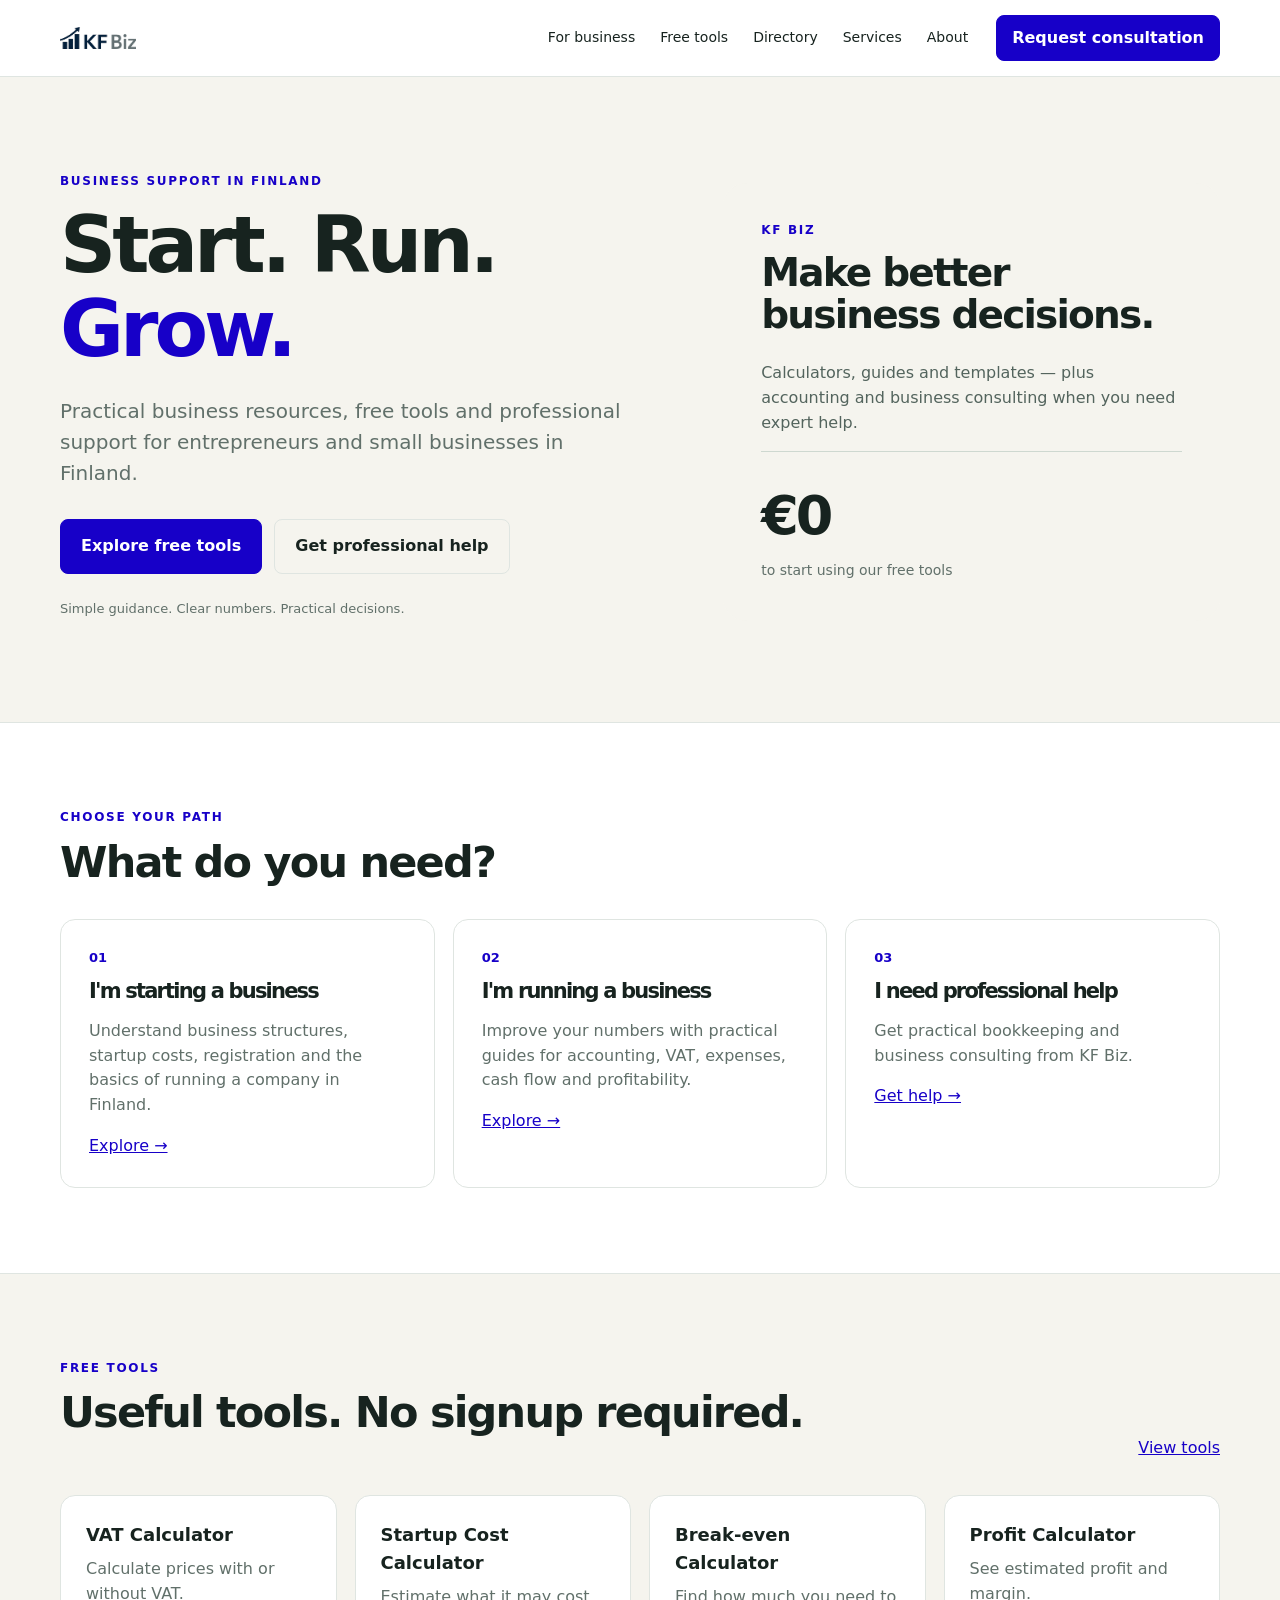
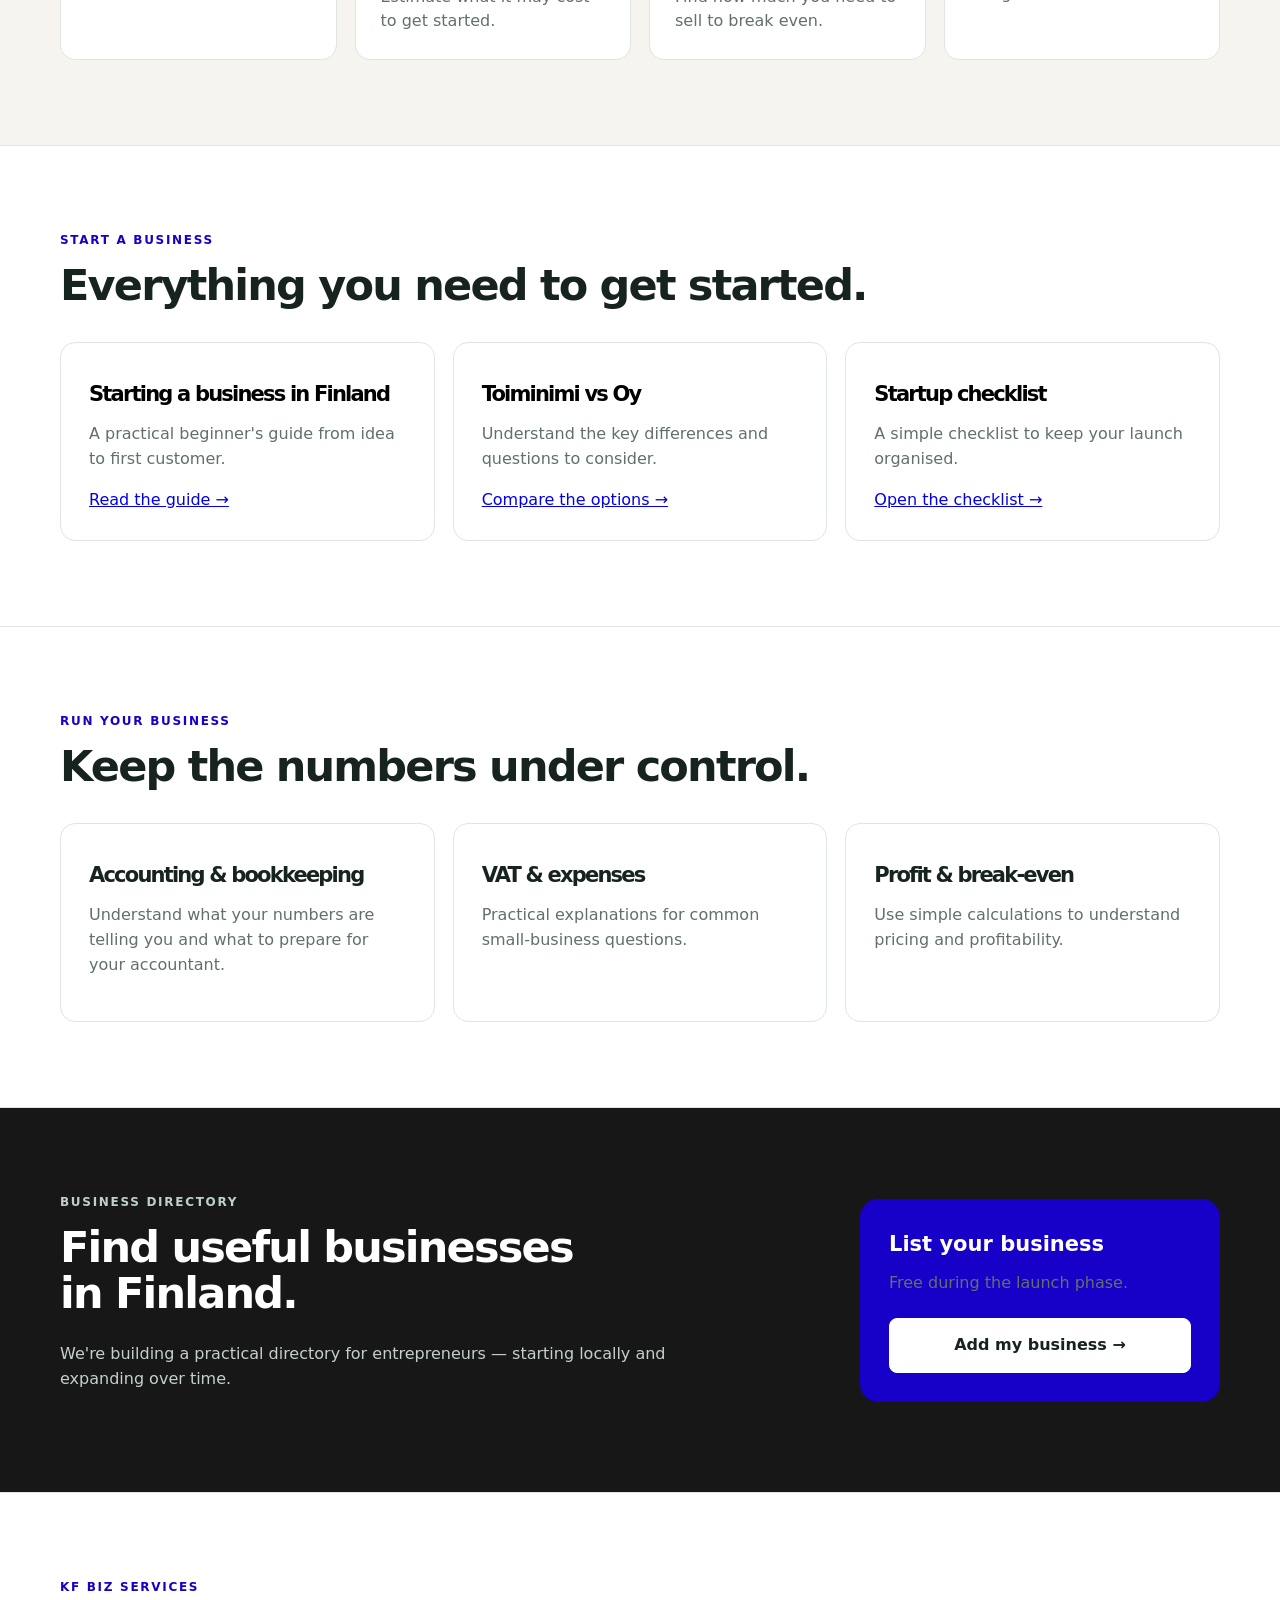
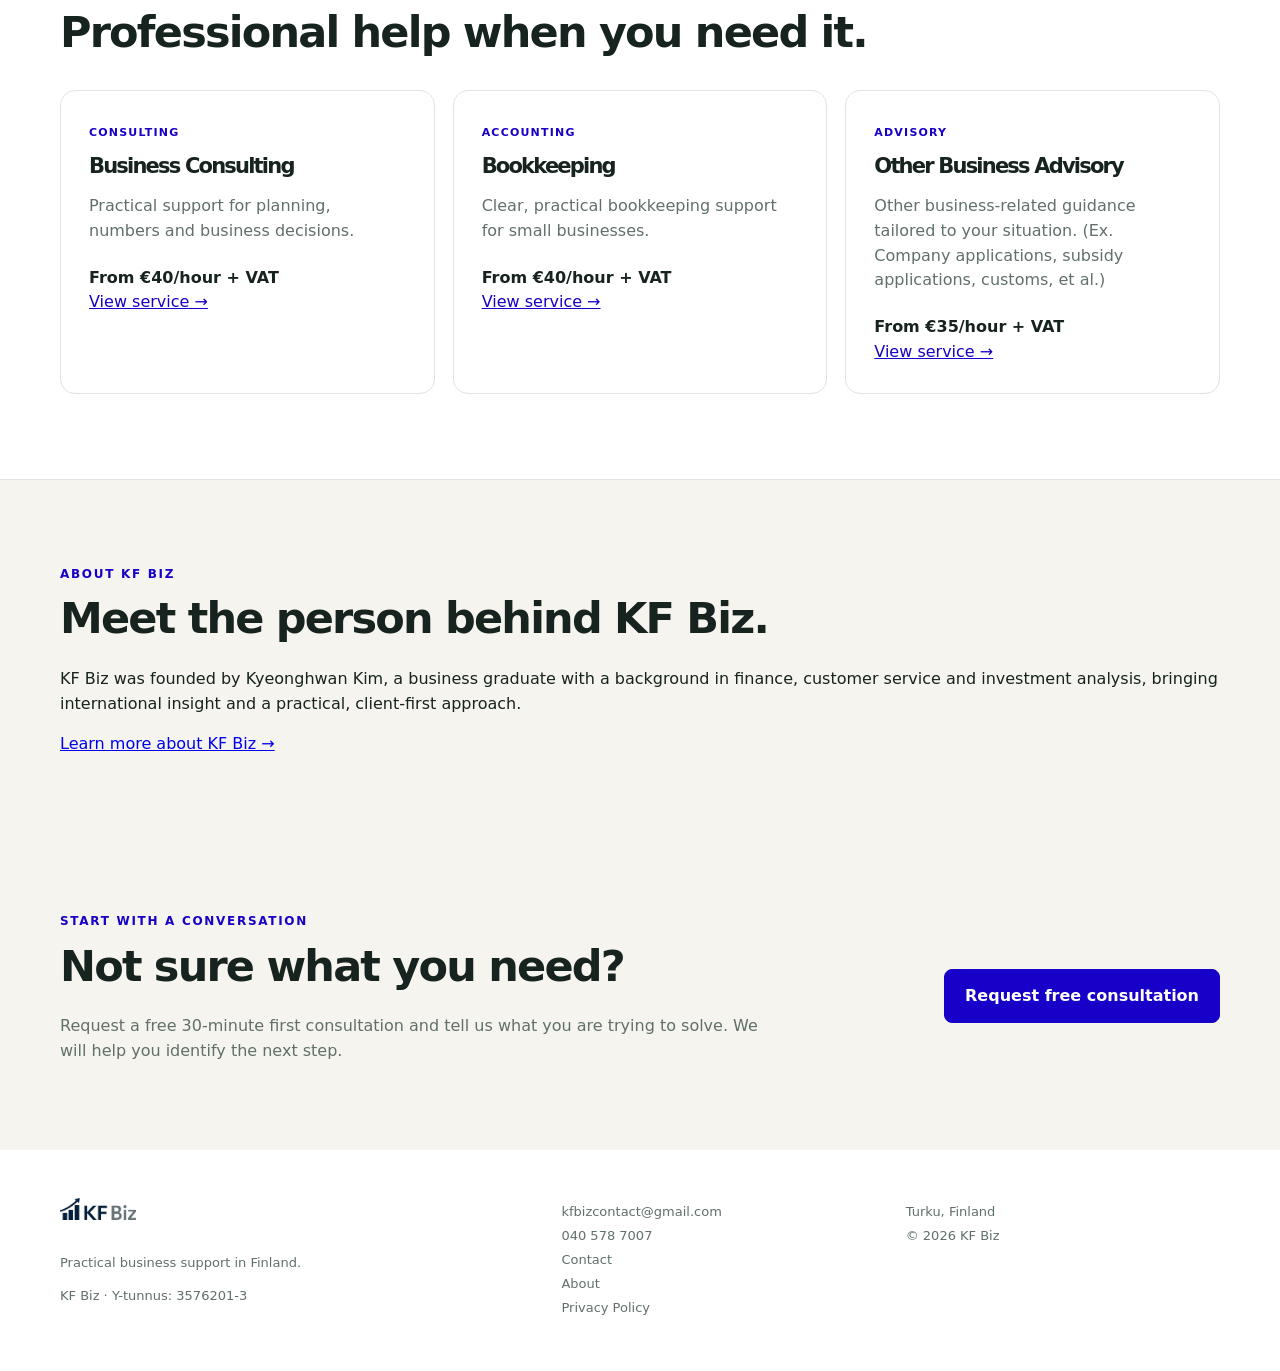
==== commit 61759529: "Update index.html" ====
--- a/index.html
+++ b/index.html
@@ -100,7 +100,7 @@
 <section class="section" id="start"><div class="container"><p class="eyebrow">Start a business</p><h2>Everything you need to get started.</h2><div class="cards three"><a class="card" href="guides/starting-a-business-in-finland.html"><h3>Starting a business in Finland</h3><p>A practical beginner's guide from idea to first customer.</p><span>Read the guide →</span></a><a class="card" href="guides/toiminimi-vs-oy.html"><h3>Toiminimi vs Oy</h3><p>Understand the key differences and questions to consider.</p><span>Compare the options →</span></a><a class="card" href="guides/startup-checklist.html"><h3>Startup checklist</h3><p>A simple checklist to keep your launch organised.</p><span>Open the checklist →</span></a></div></div></section>
 <section class="section" id="run"><div class="container"><p class="eyebrow">Run your business</p><h2>Keep the numbers under control.</h2><div class="cards three"><article class="card"><h3>Accounting & bookkeeping</h3><p>Understand what your numbers are telling you and what to prepare for your accountant.</p></article><article class="card"><h3>VAT & expenses</h3><p>Practical explanations for common small-business questions.</p></article><article class="card"><h3>Profit & break-even</h3><p>Use simple calculations to understand pricing and profitability.</p></article></div></div></section>
 <section class="section dark" id="directory"><div class="container"><div class="directory-grid"><div><p class="eyebrow light">Business directory</p><h2>Find useful businesses in Finland.</h2><p>We're building a practical directory for entrepreneurs — starting locally and expanding over time.</p></div><div class="directory-card"><strong>List your business</strong><span>Free during the launch phase.</span><a class="button button-light" href="mailto:kfbizcontact@gmail.com?subject=Business%20Directory%20Listing">Add my business →</a></div></div></div></section>
-<section class="section" id="services"><div class="container"><p class="eyebrow">KF Biz services</p><h2>Professional help when you need it.</h2><div class="cards three"><article class="card service"><span class="tag">Consulting</span><h3>Business Consulting</h3><p>Practical support for planning, numbers and business decisions.</p><strong>From €40/hour + VAT</strong><a href="services/business-consulting.html">View service →</a></article><article class="card service"><span class="tag">Accounting</span><h3>Bookkeeping</h3><p>Clear, practical bookkeeping support for small businesses.</p><strong>From €40/hour + VAT</strong><a href="services/bookkeeping.html">View service →</a></article><article class="card service"><span class="tag">Advisory</span><h3>Other Business Advisory</h3><p>Other business-related guidance tailored to your situation.</p><strong>From €35/hour + VAT</strong><a href="services/business-advisory.html">View service →</a></article></div></div></section>
+<section class="section" id="services"><div class="container"><p class="eyebrow">KF Biz services</p><h2>Professional help when you need it.</h2><div class="cards three"><article class="card service"><span class="tag">Consulting</span><h3>Business Consulting</h3><p>Practical support for planning, numbers and business decisions.</p><strong>From €40/hour + VAT</strong><a href="services/business-consulting.html">View service →</a></article><article class="card service"><span class="tag">Accounting</span><h3>Bookkeeping</h3><p>Clear, practical bookkeeping support for small businesses.</p><strong>From €40/hour + VAT</strong><a href="services/bookkeeping.html">View service →</a></article><article class="card service"><span class="tag">Advisory</span><h3>Other Business Advisory</h3><p>Other business-related guidance tailored to your situation. (Ex. Company applications, subsidy applications, customs, et al.) </p><strong>From €35/hour + VAT</strong><a href="services/business-advisory.html">View service →</a></article></div></div></section>
 <section class="section muted"><div class="container founder-preview"><div><p class="eyebrow">About KF Biz</p><h2>Meet the person behind KF Biz.</h2><p>KF Biz was founded by Kyeonghwan Kim, a business graduate with a background in finance, customer service and investment analysis, bringing international insight and a practical, client-first approach.</p><a href="about.html">Learn more about KF Biz →</a></div></div></section>
 <section class="cta-section" id="contact"><div class="container cta"><div><p class="eyebrow">Start with a conversation</p><h2>Not sure what you need?</h2><p>Request a free 30-minute first consultation and tell us what you are trying to solve. We will help you identify the next step.</p></div><a class="button" href="contact.html">Request free consultation</a></div></section>
 </main>
